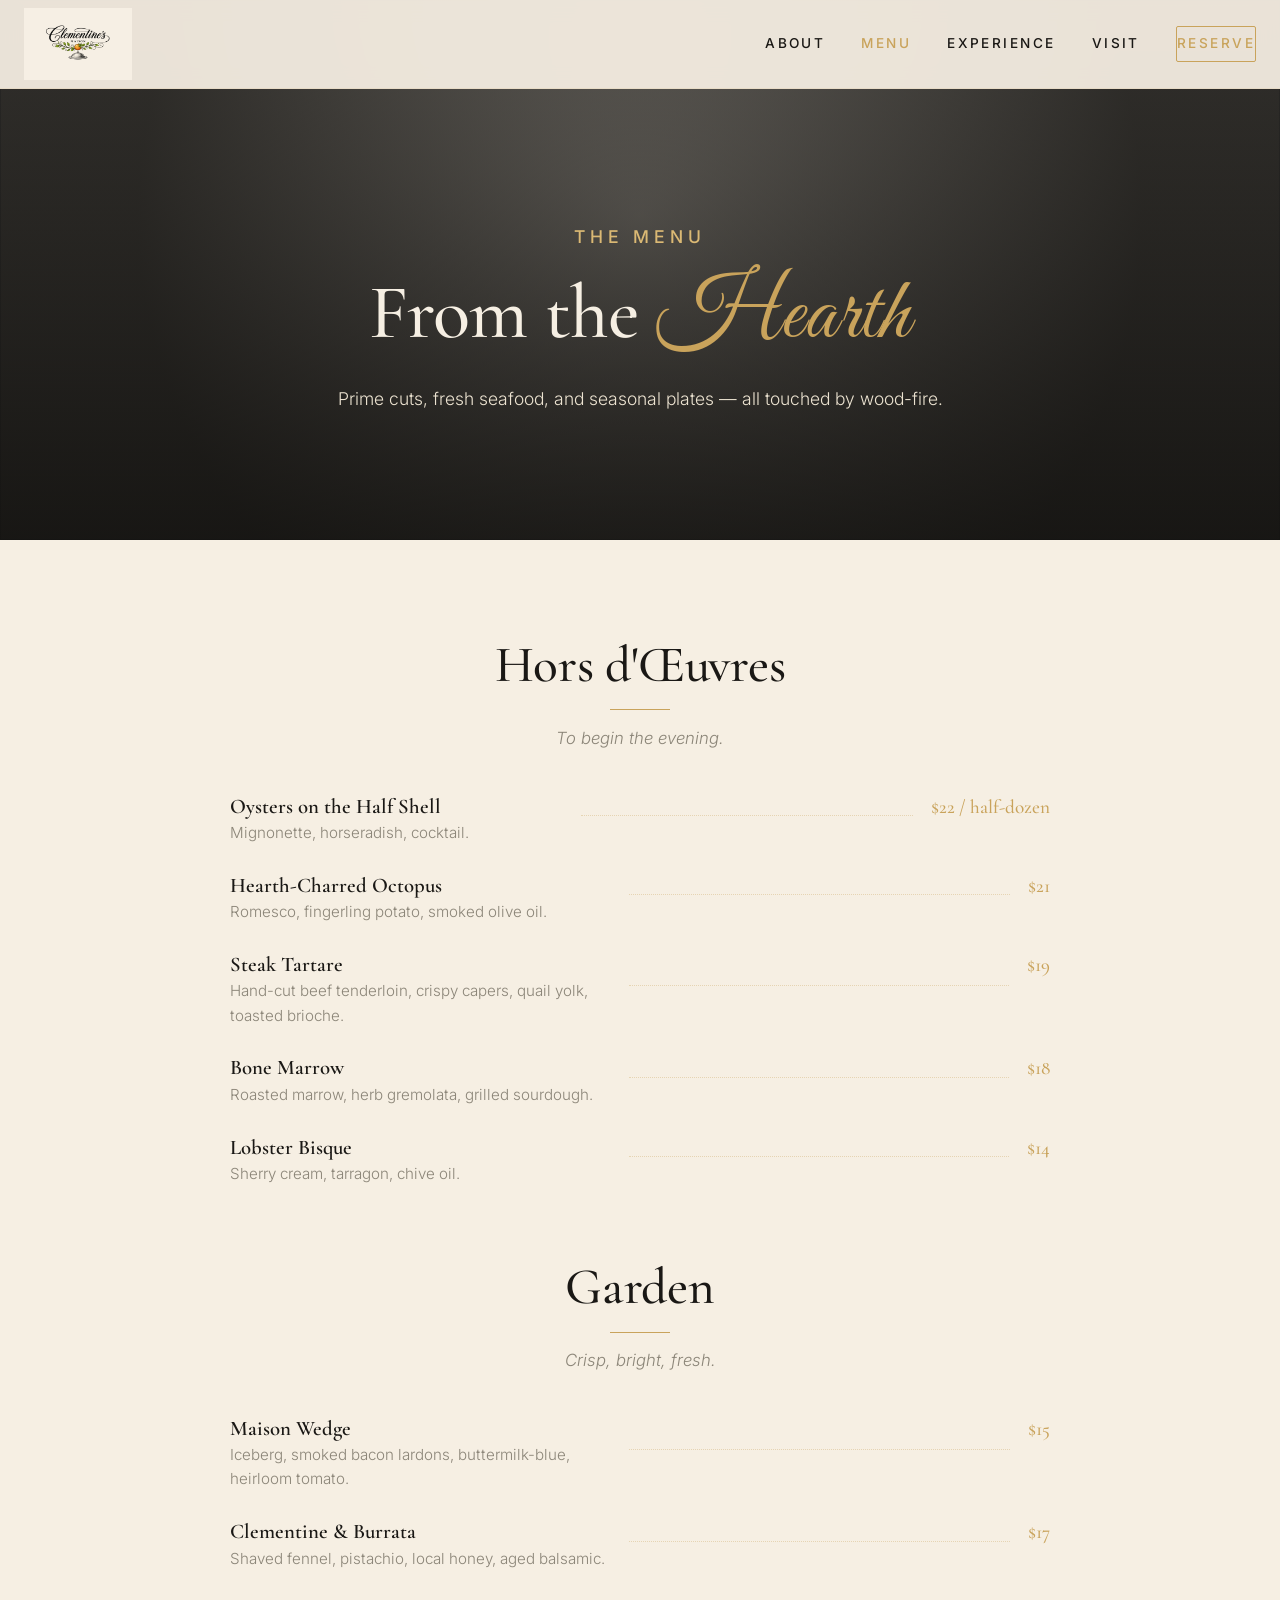
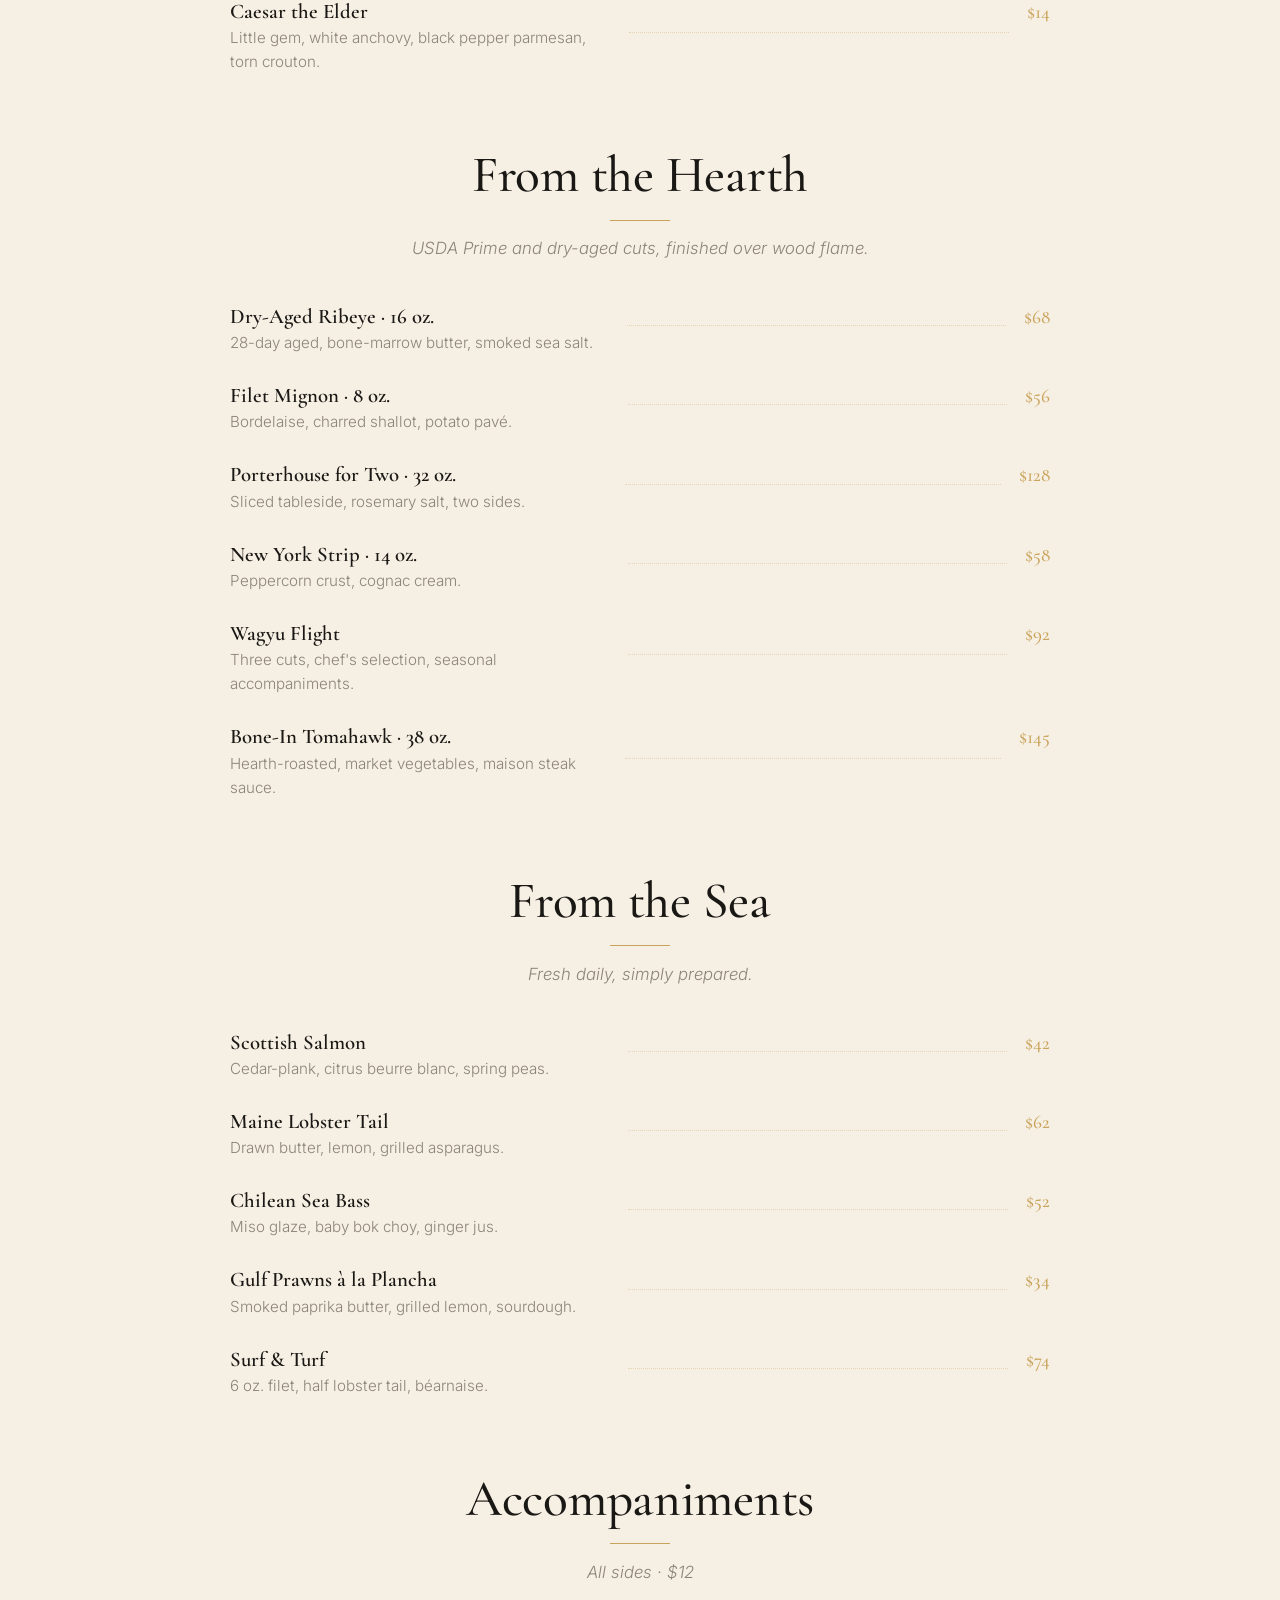
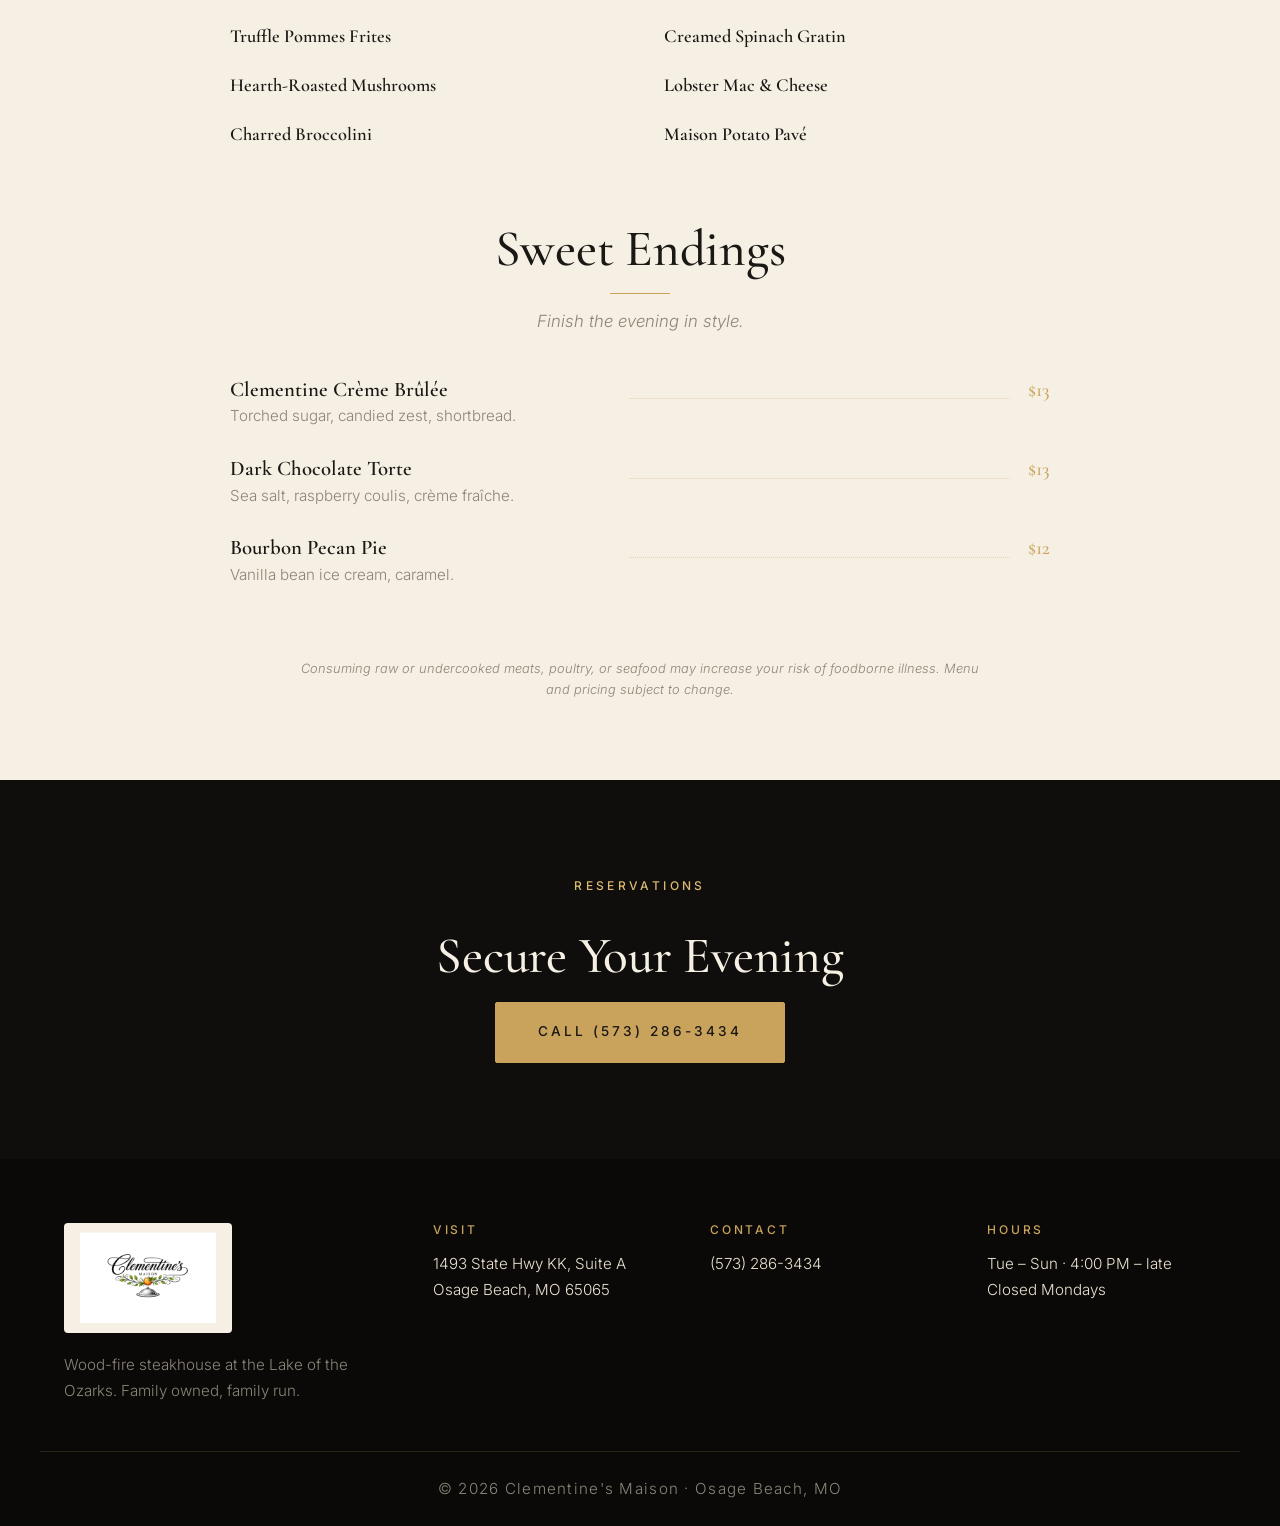
==== menu.html @ 4a3b6e29 "Initial commit: Clementine's Maison website" ====
<!DOCTYPE html>
<html lang="en">
<head>
<meta charset="UTF-8" />
<meta name="viewport" content="width=device-width, initial-scale=1.0" />
<title>Menu — Clementine's Maison</title>
<link rel="preconnect" href="https://fonts.googleapis.com" />
<link rel="preconnect" href="https://fonts.gstatic.com" crossorigin />
<link href="https://fonts.googleapis.com/css2?family=Cormorant+Garamond:wght@400;500;600;700&family=Great+Vibes&family=Inter:wght@300;400;500;600&display=swap" rel="stylesheet" />
<link rel="stylesheet" href="styles.css" />
</head>
<body>
<header class="site-header" id="siteHeader">
  <div class="nav-wrap">
    <a href="index.html" class="brand">
      <img src="assets/clementinesmaison_logo.jpg" alt="Clementine's Maison" class="brand-logo" />
    </a>
    <button class="nav-toggle" id="navToggle" aria-label="Toggle menu">
      <span></span><span></span><span></span>
    </button>
    <nav class="main-nav" id="mainNav">
      <a href="index.html#about">About</a>
      <a href="menu.html" class="active">Menu</a>
      <a href="index.html#experience">Experience</a>
      <a href="index.html#visit">Visit</a>
      <a href="index.html#reserve" class="btn btn-outline btn-sm">Reserve</a>
    </nav>
  </div>
</header>

<section class="page-hero">
  <div class="page-hero-media">
    <img src="https://images.pexels.com/photos/1854652/pexels-photo-1854652.jpeg?auto=compress&cs=tinysrgb&w=1920" alt="" />
    <div class="hero-overlay"></div>
  </div>
  <div class="page-hero-content">
    <p class="eyebrow light">The Menu</p>
    <h1>From the <span class="script">Hearth</span></h1>
    <p>Prime cuts, fresh seafood, and seasonal plates — all touched by wood-fire.</p>
  </div>
</section>

<section class="full-menu">
  <div class="container">

    <div class="menu-section">
      <div class="menu-section-head">
        <h2>Hors d'Œuvres</h2>
        <span class="rule"></span>
        <p>To begin the evening.</p>
      </div>
      <div class="menu-list">
        <div class="menu-row">
          <div class="menu-row-main"><h3>Oysters on the Half Shell</h3><p>Mignonette, horseradish, cocktail.</p></div>
          <span class="dots"></span><span class="price">$22 / half-dozen</span>
        </div>
        <div class="menu-row">
          <div class="menu-row-main"><h3>Hearth-Charred Octopus</h3><p>Romesco, fingerling potato, smoked olive oil.</p></div>
          <span class="dots"></span><span class="price">$21</span>
        </div>
        <div class="menu-row">
          <div class="menu-row-main"><h3>Steak Tartare</h3><p>Hand-cut beef tenderloin, crispy capers, quail yolk, toasted brioche.</p></div>
          <span class="dots"></span><span class="price">$19</span>
        </div>
        <div class="menu-row">
          <div class="menu-row-main"><h3>Bone Marrow</h3><p>Roasted marrow, herb gremolata, grilled sourdough.</p></div>
          <span class="dots"></span><span class="price">$18</span>
        </div>
        <div class="menu-row">
          <div class="menu-row-main"><h3>Lobster Bisque</h3><p>Sherry cream, tarragon, chive oil.</p></div>
          <span class="dots"></span><span class="price">$14</span>
        </div>
      </div>
    </div>

    <div class="menu-section">
      <div class="menu-section-head">
        <h2>Garden</h2>
        <span class="rule"></span>
        <p>Crisp, bright, fresh.</p>
      </div>
      <div class="menu-list">
        <div class="menu-row">
          <div class="menu-row-main"><h3>Maison Wedge</h3><p>Iceberg, smoked bacon lardons, buttermilk-blue, heirloom tomato.</p></div>
          <span class="dots"></span><span class="price">$15</span>
        </div>
        <div class="menu-row">
          <div class="menu-row-main"><h3>Clementine & Burrata</h3><p>Shaved fennel, pistachio, local honey, aged balsamic.</p></div>
          <span class="dots"></span><span class="price">$17</span>
        </div>
        <div class="menu-row">
          <div class="menu-row-main"><h3>Caesar the Elder</h3><p>Little gem, white anchovy, black pepper parmesan, torn crouton.</p></div>
          <span class="dots"></span><span class="price">$14</span>
        </div>
      </div>
    </div>

    <div class="menu-section">
      <div class="menu-section-head">
        <h2>From the Hearth</h2>
        <span class="rule"></span>
        <p>USDA Prime and dry-aged cuts, finished over wood flame.</p>
      </div>
      <div class="menu-list">
        <div class="menu-row">
          <div class="menu-row-main"><h3>Dry-Aged Ribeye · 16 oz.</h3><p>28-day aged, bone-marrow butter, smoked sea salt.</p></div>
          <span class="dots"></span><span class="price">$68</span>
        </div>
        <div class="menu-row">
          <div class="menu-row-main"><h3>Filet Mignon · 8 oz.</h3><p>Bordelaise, charred shallot, potato pavé.</p></div>
          <span class="dots"></span><span class="price">$56</span>
        </div>
        <div class="menu-row">
          <div class="menu-row-main"><h3>Porterhouse for Two · 32 oz.</h3><p>Sliced tableside, rosemary salt, two sides.</p></div>
          <span class="dots"></span><span class="price">$128</span>
        </div>
        <div class="menu-row">
          <div class="menu-row-main"><h3>New York Strip · 14 oz.</h3><p>Peppercorn crust, cognac cream.</p></div>
          <span class="dots"></span><span class="price">$58</span>
        </div>
        <div class="menu-row">
          <div class="menu-row-main"><h3>Wagyu Flight</h3><p>Three cuts, chef's selection, seasonal accompaniments.</p></div>
          <span class="dots"></span><span class="price">$92</span>
        </div>
        <div class="menu-row">
          <div class="menu-row-main"><h3>Bone-In Tomahawk · 38 oz.</h3><p>Hearth-roasted, market vegetables, maison steak sauce.</p></div>
          <span class="dots"></span><span class="price">$145</span>
        </div>
      </div>
    </div>

    <div class="menu-section">
      <div class="menu-section-head">
        <h2>From the Sea</h2>
        <span class="rule"></span>
        <p>Fresh daily, simply prepared.</p>
      </div>
      <div class="menu-list">
        <div class="menu-row">
          <div class="menu-row-main"><h3>Scottish Salmon</h3><p>Cedar-plank, citrus beurre blanc, spring peas.</p></div>
          <span class="dots"></span><span class="price">$42</span>
        </div>
        <div class="menu-row">
          <div class="menu-row-main"><h3>Maine Lobster Tail</h3><p>Drawn butter, lemon, grilled asparagus.</p></div>
          <span class="dots"></span><span class="price">$62</span>
        </div>
        <div class="menu-row">
          <div class="menu-row-main"><h3>Chilean Sea Bass</h3><p>Miso glaze, baby bok choy, ginger jus.</p></div>
          <span class="dots"></span><span class="price">$52</span>
        </div>
        <div class="menu-row">
          <div class="menu-row-main"><h3>Gulf Prawns à la Plancha</h3><p>Smoked paprika butter, grilled lemon, sourdough.</p></div>
          <span class="dots"></span><span class="price">$34</span>
        </div>
        <div class="menu-row">
          <div class="menu-row-main"><h3>Surf & Turf</h3><p>6 oz. filet, half lobster tail, béarnaise.</p></div>
          <span class="dots"></span><span class="price">$74</span>
        </div>
      </div>
    </div>

    <div class="menu-section">
      <div class="menu-section-head">
        <h2>Accompaniments</h2>
        <span class="rule"></span>
        <p>All sides · $12</p>
      </div>
      <div class="menu-list sides-list">
        <div class="menu-row"><div class="menu-row-main"><h3>Truffle Pommes Frites</h3></div></div>
        <div class="menu-row"><div class="menu-row-main"><h3>Creamed Spinach Gratin</h3></div></div>
        <div class="menu-row"><div class="menu-row-main"><h3>Hearth-Roasted Mushrooms</h3></div></div>
        <div class="menu-row"><div class="menu-row-main"><h3>Lobster Mac & Cheese</h3></div></div>
        <div class="menu-row"><div class="menu-row-main"><h3>Charred Broccolini</h3></div></div>
        <div class="menu-row"><div class="menu-row-main"><h3>Maison Potato Pavé</h3></div></div>
      </div>
    </div>

    <div class="menu-section">
      <div class="menu-section-head">
        <h2>Sweet Endings</h2>
        <span class="rule"></span>
        <p>Finish the evening in style.</p>
      </div>
      <div class="menu-list">
        <div class="menu-row">
          <div class="menu-row-main"><h3>Clementine Crème Brûlée</h3><p>Torched sugar, candied zest, shortbread.</p></div>
          <span class="dots"></span><span class="price">$13</span>
        </div>
        <div class="menu-row">
          <div class="menu-row-main"><h3>Dark Chocolate Torte</h3><p>Sea salt, raspberry coulis, crème fraîche.</p></div>
          <span class="dots"></span><span class="price">$13</span>
        </div>
        <div class="menu-row">
          <div class="menu-row-main"><h3>Bourbon Pecan Pie</h3><p>Vanilla bean ice cream, caramel.</p></div>
          <span class="dots"></span><span class="price">$12</span>
        </div>
      </div>
    </div>

    <p class="menu-disclaimer">Consuming raw or undercooked meats, poultry, or seafood may increase your risk of foodborne illness. Menu and pricing subject to change.</p>

  </div>
</section>

<section class="reserve">
  <div class="container reserve-inner">
    <p class="eyebrow light">Reservations</p>
    <h2>Secure Your Evening</h2>
    <a href="tel:+15732863434" class="btn btn-primary btn-lg">Call (573) 286-3434</a>
  </div>
</section>

<footer class="site-footer">
  <div class="container footer-grid">
    <div class="footer-brand">
      <img src="assets/clementinesmaison_logo.jpg" alt="Clementine's Maison" />
      <p>Wood-fire steakhouse at the Lake of the Ozarks. Family owned, family run.</p>
    </div>
    <div>
      <h4>Visit</h4>
      <p>1493 State Hwy KK, Suite A<br/>Osage Beach, MO 65065</p>
    </div>
    <div>
      <h4>Contact</h4>
      <p><a href="tel:+15732863434">(573) 286-3434</a></p>
    </div>
    <div>
      <h4>Hours</h4>
      <p>Tue – Sun · 4:00 PM – late<br/>Closed Mondays</p>
    </div>
  </div>
  <div class="footer-bottom">
    <p>© <span id="year"></span> Clementine's Maison · Osage Beach, MO</p>
  </div>
</footer>

<script src="script.js"></script>
</body>
</html>
---- styles.css ----
:root {
  --bg: #0f0e0c;
  --bg-2: #1a1815;
  --cream: #f6efe3;
  --cream-2: #ece3d1;
  --ink: #1a1815;
  --muted: #8b8578;
  --gold: #c9a35b;
  --gold-2: #dbb974;
  --orange: #e67a2b;
  --green: #3d5c3a;
  --rule: rgba(201, 163, 91, 0.35);
}

* { box-sizing: border-box; margin: 0; padding: 0; }

html { scroll-behavior: smooth; }

body {
  font-family: 'Inter', system-ui, -apple-system, sans-serif;
  color: var(--ink);
  background: var(--cream);
  line-height: 1.6;
  font-weight: 300;
  -webkit-font-smoothing: antialiased;
}

h1, h2, h3, h4 {
  font-family: 'Cormorant Garamond', Georgia, serif;
  font-weight: 500;
  line-height: 1.15;
  color: var(--ink);
}

h1 { font-size: clamp(2.6rem, 6vw, 5rem); letter-spacing: -0.01em; }
h2 { font-size: clamp(2rem, 4vw, 3.2rem); letter-spacing: -0.005em; }
h3 { font-size: 1.35rem; font-weight: 600; }

.script {
  font-family: 'Great Vibes', cursive;
  font-weight: 400;
  color: var(--gold);
  font-size: 1.15em;
  letter-spacing: 0.01em;
}

a { color: inherit; text-decoration: none; }

img { max-width: 100%; display: block; }

.container {
  max-width: 1200px;
  margin: 0 auto;
  padding: 0 1.5rem;
}

.eyebrow {
  font-family: 'Inter', sans-serif;
  font-size: 0.75rem;
  letter-spacing: 0.28em;
  text-transform: uppercase;
  color: var(--gold);
  font-weight: 500;
  margin-bottom: 1rem;
}
.eyebrow.light { color: var(--gold-2); }

/* ------- Header ------- */
.site-header {
  position: fixed;
  top: 0; left: 0; right: 0;
  z-index: 50;
  padding: 0.5rem 0;
  background: rgba(246, 239, 227, 0.94);
  backdrop-filter: blur(10px);
  -webkit-backdrop-filter: blur(10px);
  border-bottom: 1px solid rgba(201,163,91,0.14);
  transition: background 0.3s ease, padding 0.3s ease, box-shadow 0.3s ease;
}
.site-header.scrolled {
  background: rgba(246, 239, 227, 0.98);
  padding: 0.3rem 0;
  box-shadow: 0 2px 18px rgba(15,14,12,0.08);
}
.nav-wrap {
  max-width: 1300px;
  margin: 0 auto;
  padding: 0 1.5rem;
  display: flex;
  align-items: center;
  justify-content: space-between;
}
.brand-logo {
  height: 72px;
  transition: height 0.3s ease;
  mix-blend-mode: multiply;
}
.site-header.scrolled .brand-logo { height: 56px; }

.main-nav {
  display: flex;
  align-items: center;
  gap: 2.25rem;
}
.main-nav a {
  color: var(--ink);
  font-size: 0.85rem;
  letter-spacing: 0.18em;
  text-transform: uppercase;
  font-weight: 500;
  position: relative;
  padding: 0.4rem 0;
  transition: color 0.2s ease;
}
.main-nav a:not(.btn):hover { color: var(--gold); }
.main-nav a.active { color: var(--gold); }
.main-nav a:not(.btn)::after {
  content: "";
  position: absolute;
  bottom: 0;
  left: 50%;
  width: 0;
  height: 1px;
  background: var(--gold);
  transition: width 0.25s ease, left 0.25s ease;
}
.main-nav a:not(.btn):hover::after { width: 100%; left: 0; }
.main-nav .btn-outline {
  border-color: var(--gold);
  color: var(--gold);
}
.main-nav .btn-outline:hover { background: var(--gold); color: var(--ink); }

.nav-toggle {
  display: none;
  background: transparent;
  border: 0;
  width: 40px;
  height: 40px;
  flex-direction: column;
  justify-content: center;
  gap: 5px;
  cursor: pointer;
  padding: 0;
}
.nav-toggle span {
  display: block;
  height: 2px;
  background: var(--ink);
  border-radius: 2px;
  transition: transform 0.3s, opacity 0.3s;
}

/* ------- Buttons ------- */
.btn {
  display: inline-block;
  padding: 0.95rem 2rem;
  font-size: 0.78rem;
  letter-spacing: 0.22em;
  text-transform: uppercase;
  font-weight: 500;
  border-radius: 2px;
  transition: all 0.25s ease;
  cursor: pointer;
  border: 1px solid transparent;
  font-family: 'Inter', sans-serif;
}
.btn-primary {
  background: var(--gold);
  color: var(--ink);
  border-color: var(--gold);
}
.btn-primary:hover {
  background: var(--gold-2);
  border-color: var(--gold-2);
  transform: translateY(-1px);
}
.btn-outline {
  border: 1px solid var(--gold-2);
  color: var(--gold-2);
  background: transparent;
}
.btn-outline:hover { background: var(--gold-2); color: var(--ink); }
.btn-ghost {
  color: var(--cream);
  border: 1px solid rgba(246,239,227,0.4);
  background: transparent;
}
.btn-ghost:hover { border-color: var(--cream); background: rgba(255,255,255,0.08); }
.btn-sm { padding: 0.6rem 1.3rem; font-size: 0.72rem; }
.btn-lg { padding: 1.15rem 2.6rem; font-size: 0.85rem; }

/* ------- Hero ------- */
.hero {
  position: relative;
  min-height: 100vh;
  display: flex;
  align-items: center;
  justify-content: center;
  color: var(--cream);
  overflow: hidden;
}
.hero-media, .hero-media img {
  position: absolute; inset: 0;
  width: 100%; height: 100%;
  object-fit: cover;
}
.hero-overlay {
  position: absolute; inset: 0;
  background:
    radial-gradient(circle at 50% 40%, rgba(15,14,12,0.35), rgba(15,14,12,0.75) 70%),
    linear-gradient(180deg, rgba(15,14,12,0.4) 0%, rgba(15,14,12,0.85) 100%);
}
.hero-content {
  position: relative;
  z-index: 2;
  text-align: center;
  max-width: 820px;
  padding: 8rem 1.5rem 6rem;
}
.hero-content h1 { color: var(--cream); margin: 0.4rem 0 1.4rem; }
.hero-content .eyebrow { color: var(--gold-2); }
.hero-sub {
  font-size: 1.1rem;
  color: var(--cream-2);
  margin-bottom: 2.4rem;
  font-weight: 300;
  max-width: 560px;
  margin-inline: auto;
}
.hero-cta { display: flex; gap: 1rem; justify-content: center; flex-wrap: wrap; }
.hero-scroll {
  position: absolute;
  bottom: 2rem; left: 50%;
  transform: translateX(-50%);
  width: 1px; height: 48px;
  background: rgba(246,239,227,0.25);
  overflow: hidden;
}
.hero-scroll span {
  display: block; width: 1px; height: 20px;
  background: var(--gold-2);
  animation: scrollLine 2.2s ease-in-out infinite;
}
@keyframes scrollLine {
  0% { transform: translateY(-30px); }
  100% { transform: translateY(60px); }
}

/* ------- About ------- */
.about { padding: 7rem 0; background: var(--cream); }
.about-grid {
  display: grid;
  grid-template-columns: 1fr 1fr;
  gap: 5rem;
  align-items: center;
}
.about-image { position: relative; }
.about-image img {
  width: 100%;
  aspect-ratio: 4/5;
  object-fit: cover;
  border-radius: 2px;
}
.about-image-accent {
  position: absolute;
  top: 24px; left: 24px; right: -24px; bottom: -24px;
  border: 1px solid var(--gold);
  z-index: -1;
  border-radius: 2px;
}
.about-copy .lede { font-size: 1.15rem; color: var(--ink); margin: 1.2rem 0 1.2rem; font-weight: 400; }
.about-copy p { color: #463f33; }
.about-meta {
  display: flex;
  gap: 2.5rem;
  margin-top: 2.5rem;
  padding-top: 2rem;
  border-top: 1px solid var(--rule);
}
.about-meta > div { display: flex; flex-direction: column; gap: 0.25rem; }
.meta-num {
  font-family: 'Cormorant Garamond', serif;
  font-size: 1.9rem;
  color: var(--gold);
  font-weight: 600;
}
.meta-lbl {
  font-size: 0.72rem;
  letter-spacing: 0.2em;
  text-transform: uppercase;
  color: var(--muted);
}

/* ------- Feature strip ------- */
.feature-strip {
  background: var(--bg);
  color: var(--cream);
  display: grid;
  grid-template-columns: repeat(4, 1fr);
  padding: 2.2rem 1.5rem;
  gap: 1rem;
  text-align: center;
}
.feature-item { display: flex; align-items: center; justify-content: center; gap: 0.9rem; }
.feature-item span { font-size: 1.6rem; }
.feature-item p {
  font-size: 0.8rem;
  letter-spacing: 0.2em;
  text-transform: uppercase;
  color: var(--cream-2);
  margin: 0;
}

/* ------- Section head ------- */
.section-head { text-align: center; margin-bottom: 4rem; }
.section-head h2 { margin-bottom: 0.8rem; }
.section-sub { color: var(--muted); max-width: 560px; margin: 0 auto; }

/* ------- Menu preview ------- */
.menu { padding: 7rem 0; background: var(--cream-2); }
.menu-grid {
  display: grid;
  grid-template-columns: repeat(3, 1fr);
  gap: 2rem;
}
.menu-card {
  background: var(--cream);
  border-radius: 2px;
  overflow: hidden;
  transition: transform 0.3s ease, box-shadow 0.3s ease;
}
.menu-card:hover { transform: translateY(-4px); box-shadow: 0 18px 40px rgba(15,14,12,0.12); }
.menu-card-img { aspect-ratio: 4/3; overflow: hidden; }
.menu-card-img img {
  width: 100%; height: 100%; object-fit: cover;
  transition: transform 0.6s ease;
}
.menu-card:hover .menu-card-img img { transform: scale(1.06); }
.menu-card-body { padding: 1.6rem; }
.menu-card-head {
  display: flex;
  justify-content: space-between;
  align-items: baseline;
  gap: 1rem;
  margin-bottom: 0.6rem;
}
.menu-card-head h3 { font-family: 'Cormorant Garamond', serif; font-size: 1.4rem; font-weight: 600; }
.price { color: var(--gold); font-weight: 500; font-family: 'Cormorant Garamond', serif; font-size: 1.25rem; white-space: nowrap; }
.menu-card-body p { color: var(--muted); font-size: 0.95rem; }
.menu-cta { text-align: center; margin-top: 3.5rem; }

/* ------- Experience ------- */
.experience {
  position: relative;
  min-height: 520px;
  display: flex;
  align-items: center;
  color: var(--cream);
  overflow: hidden;
  padding: 6rem 0;
}
.experience-media, .experience-media img {
  position: absolute; inset: 0;
  width: 100%; height: 100%;
  object-fit: cover;
}
.experience-overlay {
  position: absolute; inset: 0;
  background: linear-gradient(90deg, rgba(15,14,12,0.88) 0%, rgba(15,14,12,0.55) 100%);
}
.experience-content { position: relative; z-index: 2; max-width: 600px; }
.experience-content h2 { color: var(--cream); margin-bottom: 1rem; }
.experience-content p { color: var(--cream-2); margin-bottom: 2rem; font-size: 1.05rem; }

/* ------- Gallery ------- */
.gallery { padding: 7rem 0; background: var(--cream); }
.gallery-grid {
  display: grid;
  grid-template-columns: repeat(3, 1fr);
  grid-auto-rows: 260px;
  gap: 0.6rem;
}
.gallery-grid img {
  width: 100%; height: 100%;
  object-fit: cover;
  transition: transform 0.5s ease, filter 0.3s ease;
  filter: saturate(0.9);
}
.gallery-grid img:hover { transform: scale(1.03); filter: saturate(1.1); }

/* ------- Visit ------- */
.visit { padding: 7rem 0; background: var(--cream-2); }
.visit-grid {
  display: grid;
  grid-template-columns: 1fr 1.2fr;
  gap: 4rem;
  align-items: stretch;
}
.visit-info { display: grid; gap: 1.6rem; margin-top: 1.6rem; }
.visit-info h4 {
  font-family: 'Inter', sans-serif;
  font-size: 0.75rem;
  text-transform: uppercase;
  letter-spacing: 0.24em;
  color: var(--gold);
  font-weight: 600;
  margin-bottom: 0.4rem;
}
.visit-info p { font-family: 'Cormorant Garamond', serif; font-size: 1.3rem; color: var(--ink); line-height: 1.5; }
.visit-info a:hover { color: var(--gold); }
.visit-map { min-height: 440px; border-radius: 2px; overflow: hidden; box-shadow: 0 10px 30px rgba(15,14,12,0.12); }
.visit-map iframe { width: 100%; height: 100%; border: 0; min-height: 440px; }

/* ------- Reserve CTA ------- */
.reserve {
  background: var(--bg);
  color: var(--cream);
  padding: 6rem 0;
  text-align: center;
}
.reserve-inner { max-width: 640px; margin: 0 auto; padding: 0 1.5rem; }
.reserve h2 { color: var(--cream); margin-bottom: 1rem; }
.reserve p { color: var(--cream-2); margin-bottom: 2rem; }

/* ------- Footer ------- */
.site-footer {
  background: #0a0908;
  color: var(--cream-2);
  padding: 4rem 0 1.5rem;
}
.footer-grid {
  display: grid;
  grid-template-columns: 1.4fr 1fr 1fr 1fr;
  gap: 3rem;
  padding-bottom: 3rem;
  border-bottom: 1px solid rgba(201,163,91,0.18);
}
.footer-brand img {
  height: 110px;
  width: auto;
  margin-bottom: 1.2rem;
  background: var(--cream);
  padding: 0.6rem 1rem;
  border-radius: 4px;
}
.footer-brand p { font-size: 0.95rem; color: var(--muted); max-width: 340px; }
.site-footer h4 {
  font-family: 'Inter', sans-serif;
  font-size: 0.75rem;
  letter-spacing: 0.24em;
  text-transform: uppercase;
  color: var(--gold);
  margin-bottom: 0.9rem;
}
.site-footer p { font-size: 0.95rem; line-height: 1.7; }
.site-footer a:hover { color: var(--gold-2); }
.footer-bottom {
  padding-top: 1.5rem;
  text-align: center;
  font-size: 0.8rem;
  color: var(--muted);
  letter-spacing: 0.1em;
}

/* ------- Page hero (menu) ------- */
.page-hero {
  position: relative;
  min-height: 60vh;
  display: flex;
  align-items: center;
  justify-content: center;
  text-align: center;
  color: var(--cream);
  overflow: hidden;
  padding-top: 6rem;
}
.page-hero-media, .page-hero-media img {
  position: absolute; inset: 0;
  width: 100%; height: 100%;
  object-fit: cover;
}
.page-hero-content {
  position: relative;
  z-index: 2;
  padding: 4rem 1.5rem;
  max-width: 780px;
}
.page-hero-content h1 { color: var(--cream); margin: 0.4rem 0 1rem; }
.page-hero-content p { color: var(--cream-2); font-size: 1.1rem; }

/* ------- Full menu ------- */
.full-menu { padding: 6rem 0 5rem; background: var(--cream); }
.menu-section { margin-bottom: 4.5rem; }
.menu-section-head { text-align: center; margin-bottom: 2.5rem; }
.menu-section-head h2 { display: inline-block; }
.menu-section-head .rule {
  display: block;
  width: 60px;
  height: 1px;
  background: var(--gold);
  margin: 0.9rem auto 0.9rem;
}
.menu-section-head p { color: var(--muted); font-style: italic; font-size: 1.05rem; }

.menu-list { max-width: 820px; margin: 0 auto; display: grid; gap: 1.6rem; }
.menu-row {
  display: flex;
  align-items: baseline;
  gap: 0.8rem;
}
.menu-row-main { flex: 1; min-width: 0; }
.menu-row h3 { font-family: 'Cormorant Garamond', serif; font-size: 1.3rem; font-weight: 600; margin-bottom: 0.15rem; }
.menu-row p { color: var(--muted); font-size: 0.95rem; }
.menu-row .dots {
  flex: 0 1 auto;
  min-width: 30px;
  flex-grow: 1;
  border-bottom: 1px dotted var(--rule);
  margin: 0 0.3rem;
  align-self: center;
  position: relative;
  top: -3px;
}
.menu-row .price {
  white-space: nowrap;
  font-family: 'Cormorant Garamond', serif;
  font-size: 1.2rem;
  color: var(--gold);
}
.sides-list {
  grid-template-columns: 1fr 1fr;
  display: grid;
  column-gap: 3rem;
}
.sides-list .menu-row h3 { font-size: 1.15rem; }

.menu-disclaimer {
  text-align: center;
  color: var(--muted);
  font-size: 0.8rem;
  font-style: italic;
  margin-top: 3rem;
  max-width: 680px;
  margin-left: auto;
  margin-right: auto;
}

/* ------- Responsive ------- */
@media (max-width: 900px) {
  .about-grid, .visit-grid { grid-template-columns: 1fr; gap: 3rem; }
  .about-image-accent { display: none; }
  .menu-grid { grid-template-columns: 1fr; gap: 1.5rem; }
  .gallery-grid { grid-template-columns: 1fr 1fr; grid-auto-rows: 220px; }
  .feature-strip { grid-template-columns: 1fr 1fr; gap: 1.4rem; }
  .footer-grid { grid-template-columns: 1fr 1fr; gap: 2.2rem; }
  .sides-list { grid-template-columns: 1fr; }

  .nav-toggle { display: flex; }
  .main-nav {
    position: fixed;
    top: 0; right: 0;
    height: 100vh;
    width: min(320px, 85vw);
    background: var(--bg);
    flex-direction: column;
    align-items: flex-start;
    gap: 1.2rem;
    padding: 6rem 2rem 2rem;
    transform: translateX(100%);
    transition: transform 0.35s ease;
    box-shadow: -10px 0 40px rgba(0,0,0,0.4);
  }
  .main-nav.open { transform: translateX(0); }
  .nav-toggle.open span:nth-child(1) { transform: translateY(7px) rotate(45deg); }
  .nav-toggle.open span:nth-child(2) { opacity: 0; }
  .nav-toggle.open span:nth-child(3) { transform: translateY(-7px) rotate(-45deg); }

  .hero-content { padding: 7rem 1.5rem 5rem; }
  .about, .menu, .gallery, .visit, .full-menu { padding: 4.5rem 0; }
  .about-meta { gap: 1.4rem; flex-wrap: wrap; }
}

@media (max-width: 520px) {
  .footer-grid { grid-template-columns: 1fr; }
  .gallery-grid { grid-template-columns: 1fr; grid-auto-rows: 240px; }
  .feature-strip { grid-template-columns: 1fr; }
  h1 { font-size: 2.4rem; }
  .hero-cta .btn { width: 100%; text-align: center; }
}
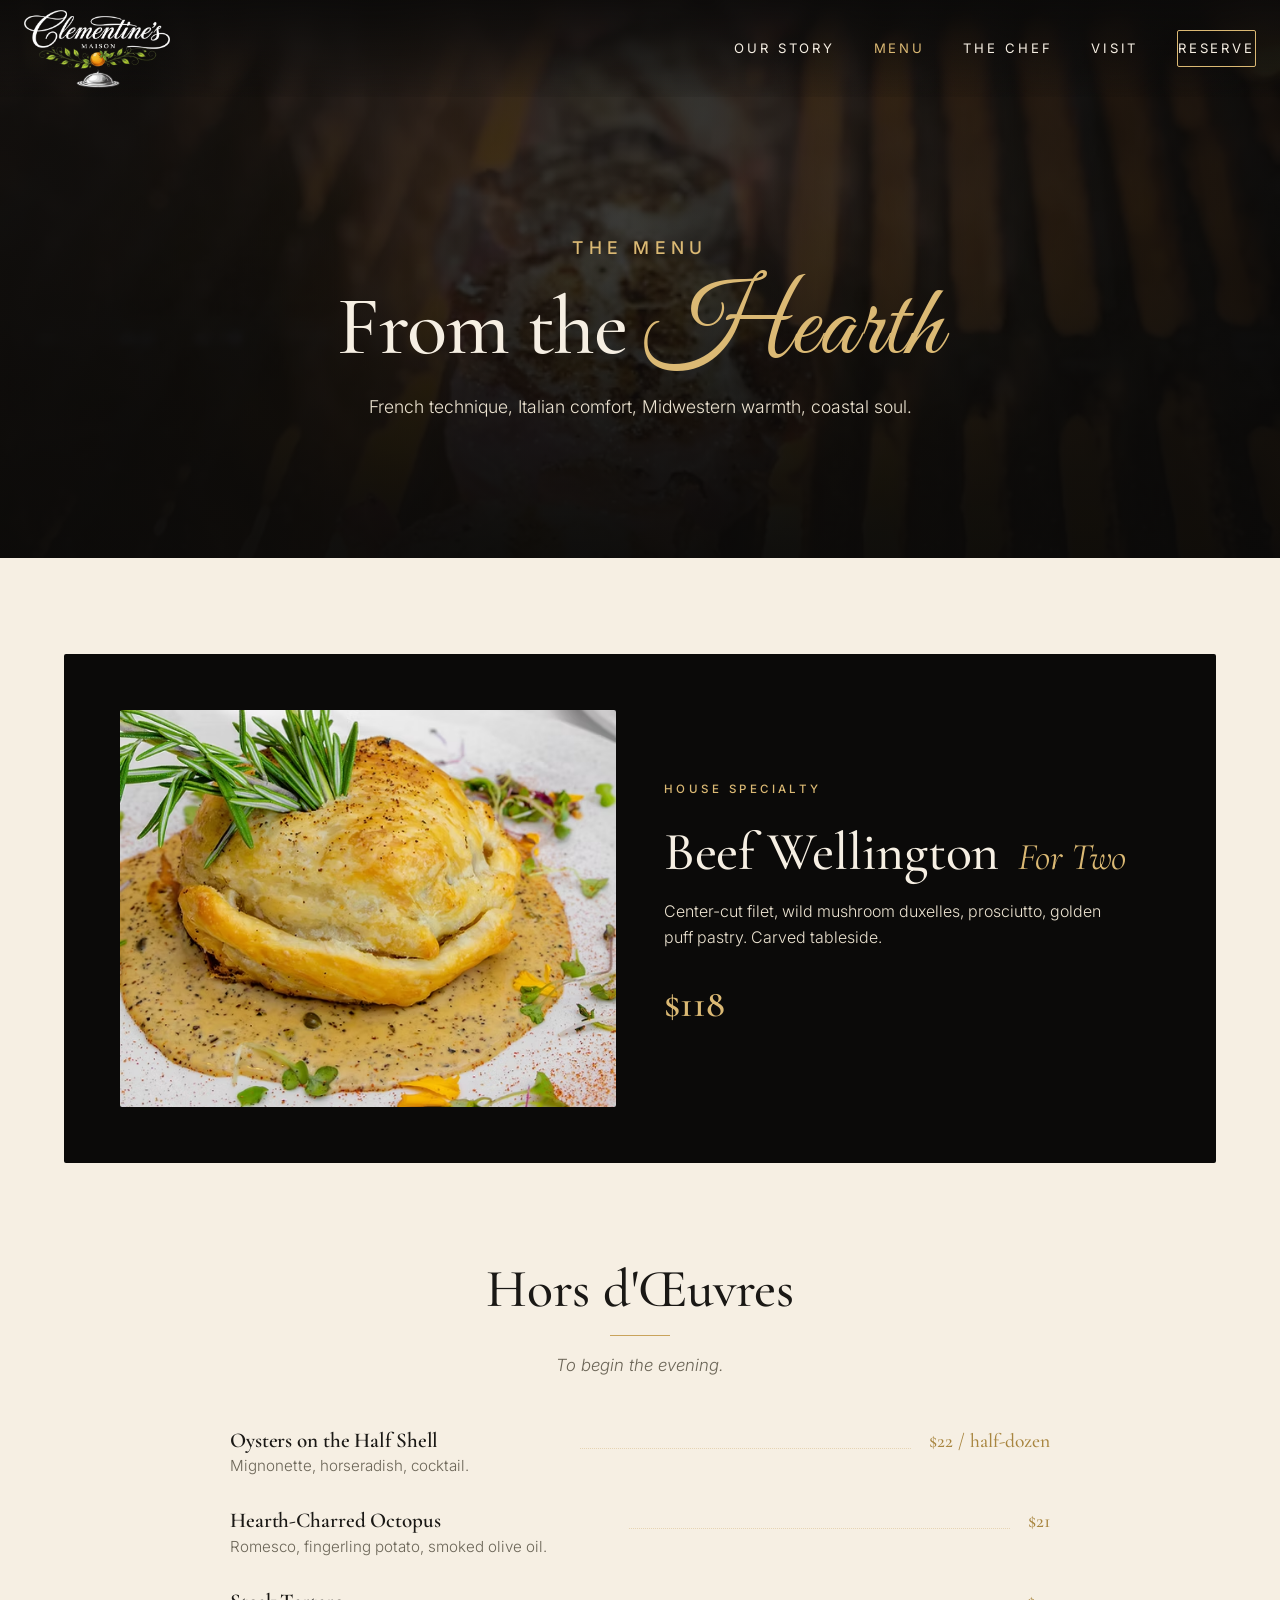
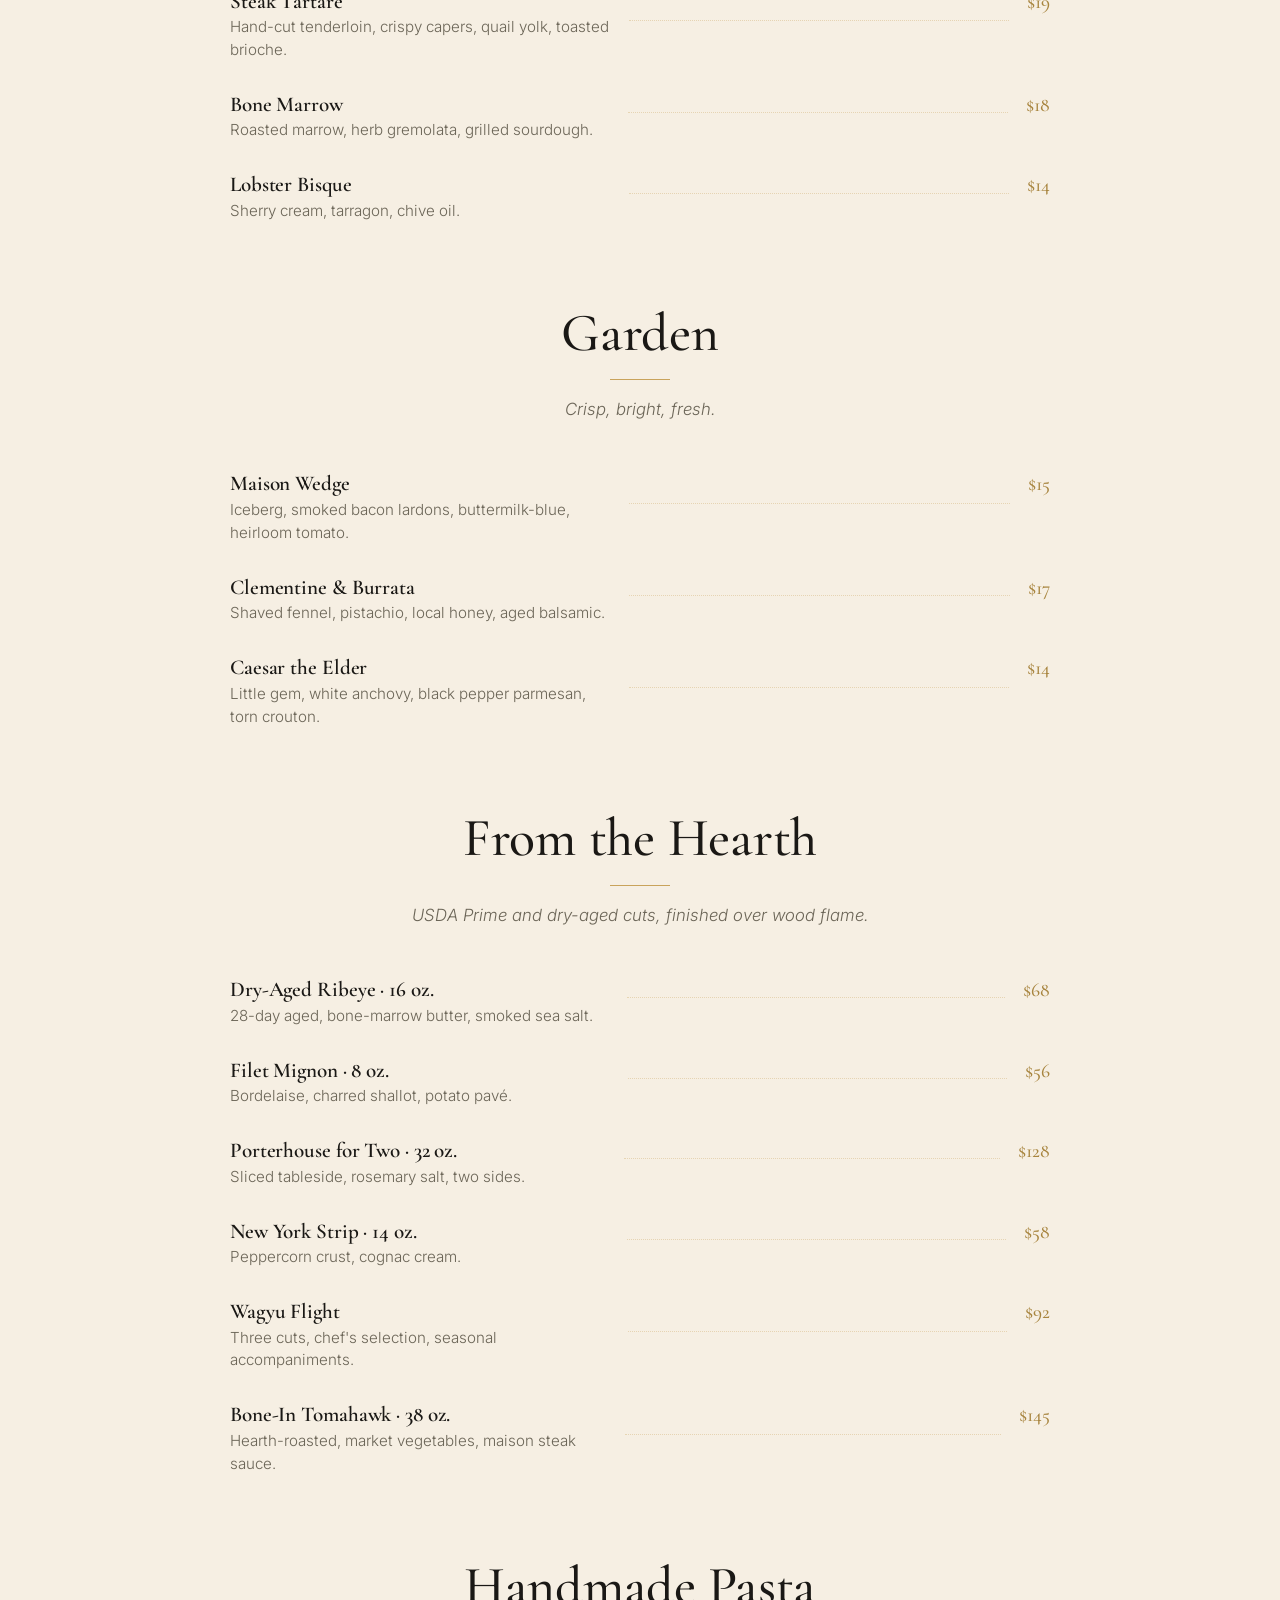
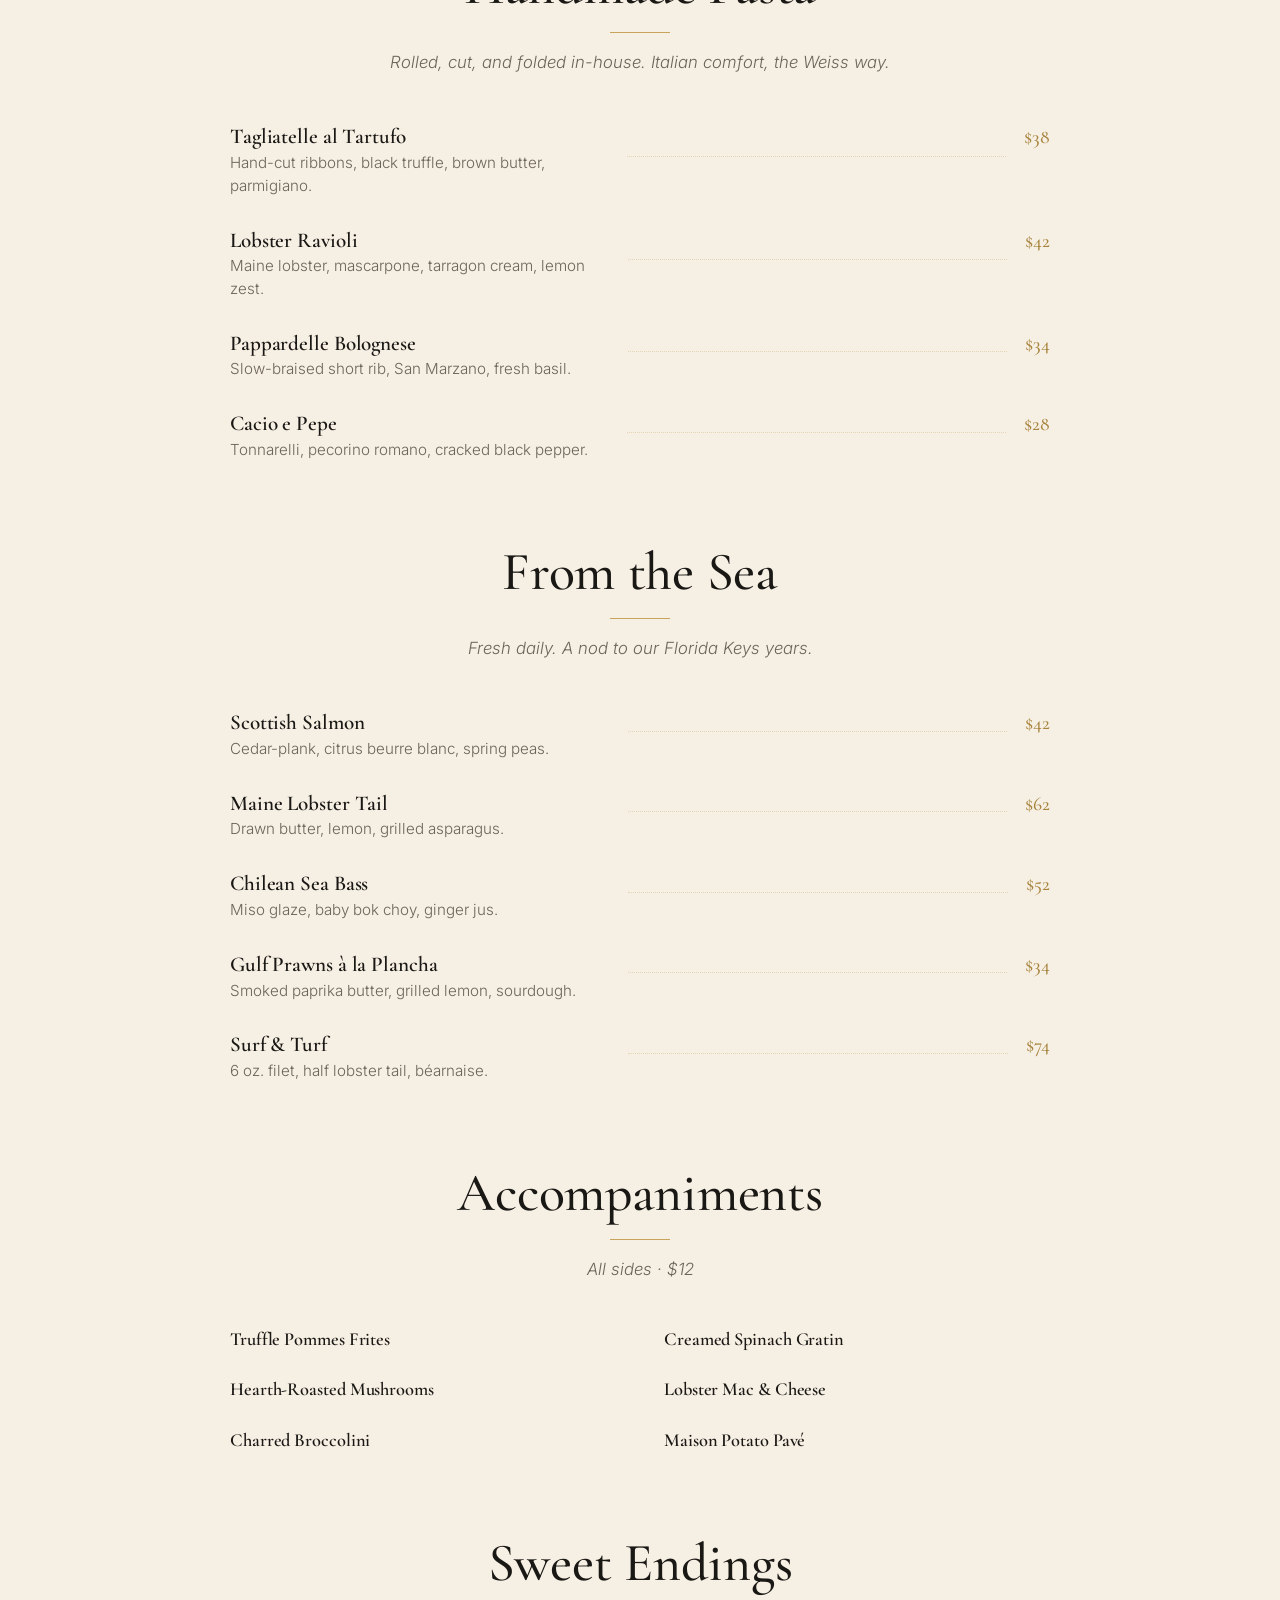
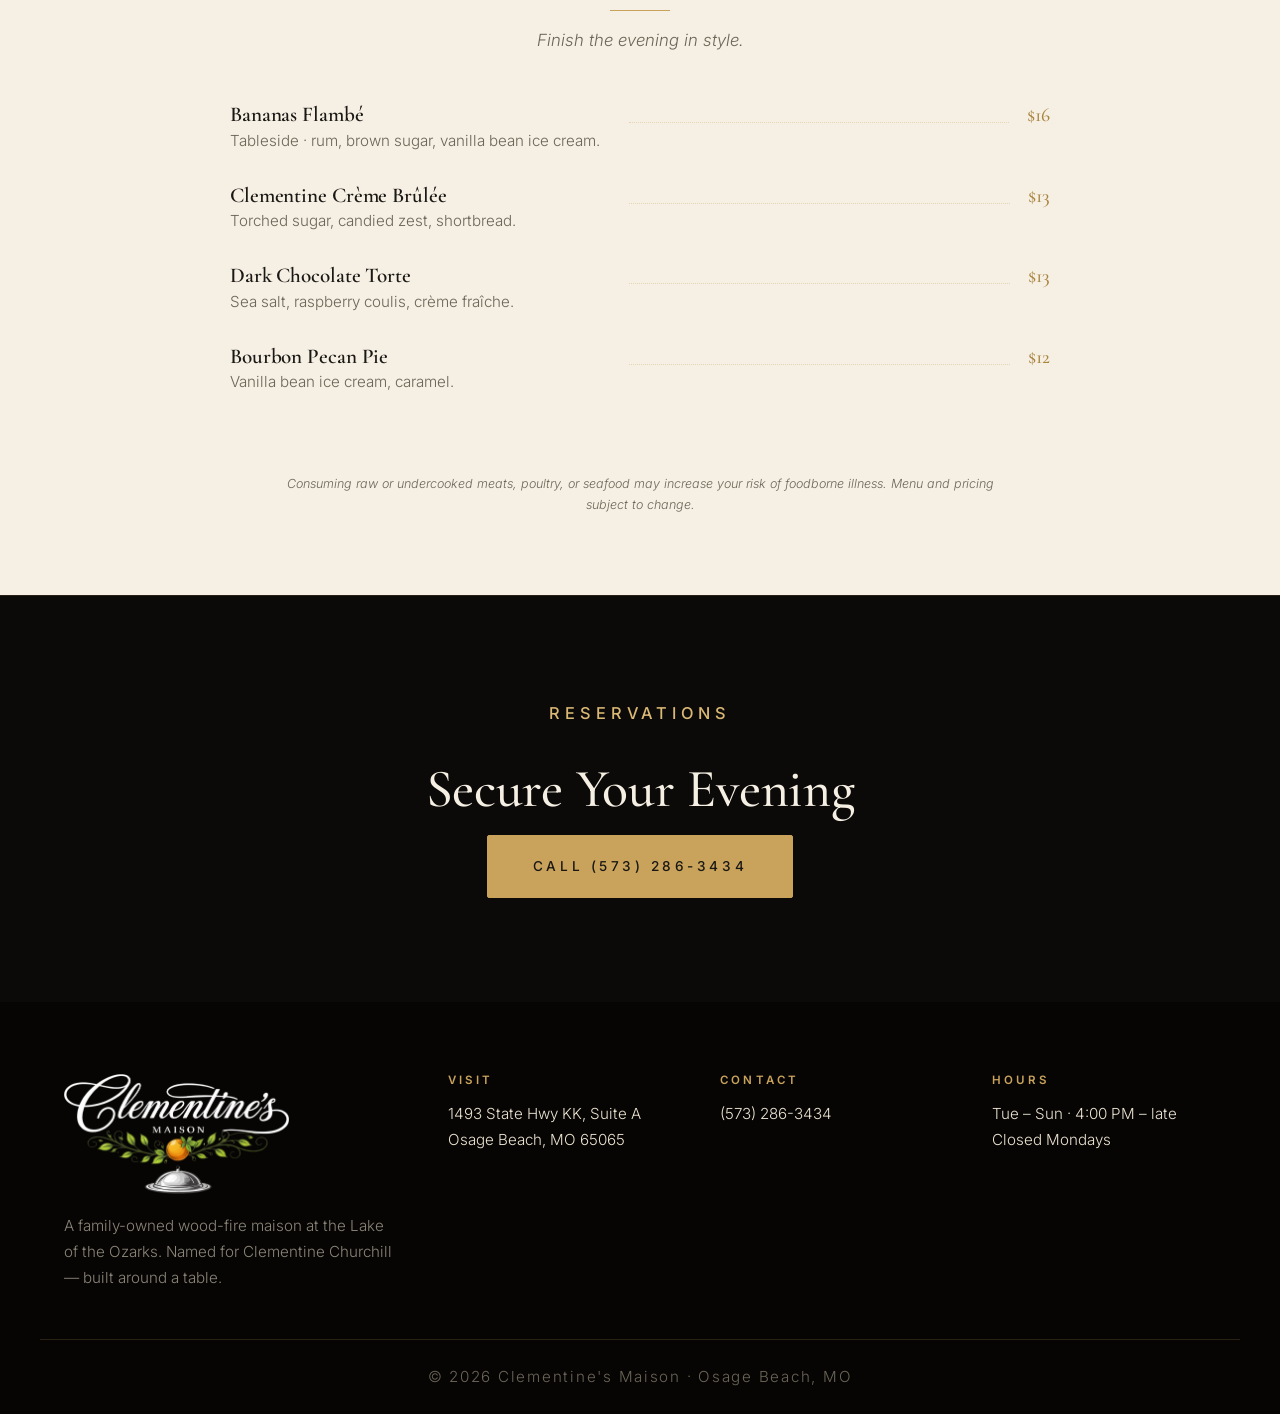
==== commit 89513a81: "Redesign: story-led editorial layout with Weiss family heritage and signature Wellington" ====
--- a/menu.html
+++ b/menu.html
@@ -6,22 +6,22 @@
 <title>Menu — Clementine's Maison</title>
 <link rel="preconnect" href="https://fonts.googleapis.com" />
 <link rel="preconnect" href="https://fonts.gstatic.com" crossorigin />
-<link href="https://fonts.googleapis.com/css2?family=Cormorant+Garamond:wght@400;500;600;700&family=Great+Vibes&family=Inter:wght@300;400;500;600&display=swap" rel="stylesheet" />
+<link href="https://fonts.googleapis.com/css2?family=Cormorant+Garamond:ital,wght@0,400;0,500;0,600;0,700;1,400&family=Great+Vibes&family=Inter:wght@300;400;500;600&display=swap" rel="stylesheet" />
 <link rel="stylesheet" href="styles.css" />
 </head>
 <body>
 <header class="site-header" id="siteHeader">
   <div class="nav-wrap">
     <a href="index.html" class="brand">
-      <img src="assets/clementinesmaison_logo.jpg" alt="Clementine's Maison" class="brand-logo" />
+      <img src="assets/clementines_logo_nobg.png" alt="Clementine's Maison" class="brand-logo" />
     </a>
     <button class="nav-toggle" id="navToggle" aria-label="Toggle menu">
       <span></span><span></span><span></span>
     </button>
     <nav class="main-nav" id="mainNav">
-      <a href="index.html#about">About</a>
+      <a href="index.html#story">Our Story</a>
       <a href="menu.html" class="active">Menu</a>
-      <a href="index.html#experience">Experience</a>
+      <a href="index.html#chef">The Chef</a>
       <a href="index.html#visit">Visit</a>
       <a href="index.html#reserve" class="btn btn-outline btn-sm">Reserve</a>
     </nav>
@@ -30,19 +30,31 @@
 
 <section class="page-hero">
   <div class="page-hero-media">
-    <img src="https://images.pexels.com/photos/1854652/pexels-photo-1854652.jpeg?auto=compress&cs=tinysrgb&w=1920" alt="" />
+    <img src="assets/steaks_grill.avif" alt="" />
     <div class="hero-overlay"></div>
   </div>
   <div class="page-hero-content">
     <p class="eyebrow light">The Menu</p>
     <h1>From the <span class="script">Hearth</span></h1>
-    <p>Prime cuts, fresh seafood, and seasonal plates — all touched by wood-fire.</p>
+    <p>French technique, Italian comfort, Midwestern warmth, coastal soul.</p>
   </div>
 </section>
 
 <section class="full-menu">
   <div class="container">
 
+    <div class="menu-section signature-callout">
+      <div class="signature-callout-img">
+        <img src="assets/beef_wellington.avif" alt="Beef Wellington" />
+      </div>
+      <div class="signature-callout-body">
+        <p class="eyebrow">House Specialty</p>
+        <h2>Beef Wellington <span class="for-two">For Two</span></h2>
+        <p>Center-cut filet, wild mushroom duxelles, prosciutto, golden puff pastry. Carved tableside.</p>
+        <span class="price-lg">$118</span>
+      </div>
+    </div>
+
     <div class="menu-section">
       <div class="menu-section-head">
         <h2>Hors d'Œuvres</h2>
@@ -59,7 +71,7 @@
           <span class="dots"></span><span class="price">$21</span>
         </div>
         <div class="menu-row">
-          <div class="menu-row-main"><h3>Steak Tartare</h3><p>Hand-cut beef tenderloin, crispy capers, quail yolk, toasted brioche.</p></div>
+          <div class="menu-row-main"><h3>Steak Tartare</h3><p>Hand-cut tenderloin, crispy capers, quail yolk, toasted brioche.</p></div>
           <span class="dots"></span><span class="price">$19</span>
         </div>
         <div class="menu-row">
@@ -131,9 +143,35 @@
 
     <div class="menu-section">
       <div class="menu-section-head">
+        <h2>Handmade Pasta</h2>
+        <span class="rule"></span>
+        <p>Rolled, cut, and folded in-house. Italian comfort, the Weiss way.</p>
+      </div>
+      <div class="menu-list">
+        <div class="menu-row">
+          <div class="menu-row-main"><h3>Tagliatelle al Tartufo</h3><p>Hand-cut ribbons, black truffle, brown butter, parmigiano.</p></div>
+          <span class="dots"></span><span class="price">$38</span>
+        </div>
+        <div class="menu-row">
+          <div class="menu-row-main"><h3>Lobster Ravioli</h3><p>Maine lobster, mascarpone, tarragon cream, lemon zest.</p></div>
+          <span class="dots"></span><span class="price">$42</span>
+        </div>
+        <div class="menu-row">
+          <div class="menu-row-main"><h3>Pappardelle Bolognese</h3><p>Slow-braised short rib, San Marzano, fresh basil.</p></div>
+          <span class="dots"></span><span class="price">$34</span>
+        </div>
+        <div class="menu-row">
+          <div class="menu-row-main"><h3>Cacio e Pepe</h3><p>Tonnarelli, pecorino romano, cracked black pepper.</p></div>
+          <span class="dots"></span><span class="price">$28</span>
+        </div>
+      </div>
+    </div>
+
+    <div class="menu-section">
+      <div class="menu-section-head">
         <h2>From the Sea</h2>
         <span class="rule"></span>
-        <p>Fresh daily, simply prepared.</p>
+        <p>Fresh daily. A nod to our Florida Keys years.</p>
       </div>
       <div class="menu-list">
         <div class="menu-row">
@@ -183,6 +221,10 @@
       </div>
       <div class="menu-list">
         <div class="menu-row">
+          <div class="menu-row-main"><h3>Bananas Flambé</h3><p>Tableside · rum, brown sugar, vanilla bean ice cream.</p></div>
+          <span class="dots"></span><span class="price">$16</span>
+        </div>
+        <div class="menu-row">
           <div class="menu-row-main"><h3>Clementine Crème Brûlée</h3><p>Torched sugar, candied zest, shortbread.</p></div>
           <span class="dots"></span><span class="price">$13</span>
         </div>
@@ -213,8 +255,8 @@
 <footer class="site-footer">
   <div class="container footer-grid">
     <div class="footer-brand">
-      <img src="assets/clementinesmaison_logo.jpg" alt="Clementine's Maison" />
-      <p>Wood-fire steakhouse at the Lake of the Ozarks. Family owned, family run.</p>
+      <img src="assets/clementines_logo_nobg.png" alt="Clementine's Maison" />
+      <p>A family-owned wood-fire maison at the Lake of the Ozarks. Named for Clementine Churchill — built around a table.</p>
     </div>
     <div>
       <h4>Visit</h4>
--- a/styles.css
+++ b/styles.css
@@ -1,12 +1,17 @@
 :root {
-  --bg: #0f0e0c;
-  --bg-2: #1a1815;
+  --bg: #0b0a09;
+  --bg-2: #15130f;
+  --bg-3: #1d1a15;
   --cream: #f6efe3;
   --cream-2: #ece3d1;
+  --paper: #f1ead8;
   --ink: #1a1815;
+  --ink-2: #2a2520;
   --muted: #8b8578;
+  --muted-2: #6b6557;
   --gold: #c9a35b;
   --gold-2: #dbb974;
+  --gold-3: #a8853f;
   --orange: #e67a2b;
   --green: #3d5c3a;
   --rule: rgba(201, 163, 91, 0.35);
@@ -20,48 +25,46 @@
   font-family: 'Inter', system-ui, -apple-system, sans-serif;
   color: var(--ink);
   background: var(--cream);
-  line-height: 1.6;
+  line-height: 1.65;
   font-weight: 300;
   -webkit-font-smoothing: antialiased;
+  -moz-osx-font-smoothing: grayscale;
 }
 
 h1, h2, h3, h4 {
   font-family: 'Cormorant Garamond', Georgia, serif;
   font-weight: 500;
-  line-height: 1.15;
+  line-height: 1.12;
   color: var(--ink);
-}
-
-h1 { font-size: clamp(2.6rem, 6vw, 5rem); letter-spacing: -0.01em; }
-h2 { font-size: clamp(2rem, 4vw, 3.2rem); letter-spacing: -0.005em; }
+  letter-spacing: -0.005em;
+}
+
+h1 { font-size: clamp(2.8rem, 6.5vw, 5.6rem); letter-spacing: -0.015em; font-weight: 500; }
+h2 { font-size: clamp(2.1rem, 4.2vw, 3.4rem); }
 h3 { font-size: 1.35rem; font-weight: 600; }
 
 .script {
   font-family: 'Great Vibes', cursive;
   font-weight: 400;
-  color: var(--gold);
-  font-size: 1.15em;
+  color: var(--gold-2);
+  font-size: 1.25em;
   letter-spacing: 0.01em;
+  line-height: 0.9;
 }
 
 a { color: inherit; text-decoration: none; }
-
 img { max-width: 100%; display: block; }
 
-.container {
-  max-width: 1200px;
-  margin: 0 auto;
-  padding: 0 1.5rem;
-}
+.container { max-width: 1200px; margin: 0 auto; padding: 0 1.5rem; }
 
 .eyebrow {
   font-family: 'Inter', sans-serif;
-  font-size: 0.75rem;
-  letter-spacing: 0.28em;
+  font-size: 0.72rem;
+  letter-spacing: 0.3em;
   text-transform: uppercase;
   color: var(--gold);
   font-weight: 500;
-  margin-bottom: 1rem;
+  margin-bottom: 1.1rem;
 }
 .eyebrow.light { color: var(--gold-2); }
 
@@ -70,20 +73,20 @@
   position: fixed;
   top: 0; left: 0; right: 0;
   z-index: 50;
-  padding: 0.5rem 0;
-  background: rgba(246, 239, 227, 0.94);
+  padding: 0.6rem 0;
+  background: linear-gradient(to bottom, rgba(11,10,9,0.85), rgba(11,10,9,0.1));
+  transition: background 0.35s ease, padding 0.3s ease, box-shadow 0.3s ease;
+}
+.site-header.scrolled {
+  background: rgba(11,10,9,0.96);
   backdrop-filter: blur(10px);
   -webkit-backdrop-filter: blur(10px);
-  border-bottom: 1px solid rgba(201,163,91,0.14);
-  transition: background 0.3s ease, padding 0.3s ease, box-shadow 0.3s ease;
-}
-.site-header.scrolled {
-  background: rgba(246, 239, 227, 0.98);
   padding: 0.3rem 0;
-  box-shadow: 0 2px 18px rgba(15,14,12,0.08);
+  box-shadow: 0 2px 20px rgba(0,0,0,0.45);
+  border-bottom: 1px solid rgba(201,163,91,0.12);
 }
 .nav-wrap {
-  max-width: 1300px;
+  max-width: 1320px;
   margin: 0 auto;
   padding: 0 1.5rem;
   display: flex;
@@ -91,52 +94,44 @@
   justify-content: space-between;
 }
 .brand-logo {
-  height: 72px;
+  height: 78px;
+  width: auto;
   transition: height 0.3s ease;
-  mix-blend-mode: multiply;
-}
-.site-header.scrolled .brand-logo { height: 56px; }
+}
+.site-header.scrolled .brand-logo { height: 58px; }
 
 .main-nav {
   display: flex;
   align-items: center;
-  gap: 2.25rem;
+  gap: 2.4rem;
 }
 .main-nav a {
-  color: var(--ink);
-  font-size: 0.85rem;
-  letter-spacing: 0.18em;
-  text-transform: uppercase;
-  font-weight: 500;
+  color: var(--cream);
+  font-size: 0.82rem;
+  letter-spacing: 0.22em;
+  text-transform: uppercase;
+  font-weight: 400;
   position: relative;
   padding: 0.4rem 0;
   transition: color 0.2s ease;
 }
-.main-nav a:not(.btn):hover { color: var(--gold); }
-.main-nav a.active { color: var(--gold); }
+.main-nav a:not(.btn):hover { color: var(--gold-2); }
+.main-nav a.active { color: var(--gold-2); }
 .main-nav a:not(.btn)::after {
   content: "";
   position: absolute;
-  bottom: 0;
-  left: 50%;
-  width: 0;
-  height: 1px;
-  background: var(--gold);
-  transition: width 0.25s ease, left 0.25s ease;
+  bottom: 0; left: 50%;
+  width: 0; height: 1px;
+  background: var(--gold-2);
+  transition: width 0.3s ease, left 0.3s ease;
 }
 .main-nav a:not(.btn):hover::after { width: 100%; left: 0; }
-.main-nav .btn-outline {
-  border-color: var(--gold);
-  color: var(--gold);
-}
-.main-nav .btn-outline:hover { background: var(--gold); color: var(--ink); }
 
 .nav-toggle {
   display: none;
   background: transparent;
   border: 0;
-  width: 40px;
-  height: 40px;
+  width: 40px; height: 40px;
   flex-direction: column;
   justify-content: center;
   gap: 5px;
@@ -146,7 +141,7 @@
 .nav-toggle span {
   display: block;
   height: 2px;
-  background: var(--ink);
+  background: var(--cream);
   border-radius: 2px;
   transition: transform 0.3s, opacity 0.3s;
 }
@@ -154,9 +149,9 @@
 /* ------- Buttons ------- */
 .btn {
   display: inline-block;
-  padding: 0.95rem 2rem;
-  font-size: 0.78rem;
-  letter-spacing: 0.22em;
+  padding: 0.95rem 2.1rem;
+  font-size: 0.76rem;
+  letter-spacing: 0.26em;
   text-transform: uppercase;
   font-weight: 500;
   border-radius: 2px;
@@ -167,28 +162,43 @@
 }
 .btn-primary {
   background: var(--gold);
-  color: var(--ink);
+  color: #1a1815;
   border-color: var(--gold);
 }
 .btn-primary:hover {
   background: var(--gold-2);
   border-color: var(--gold-2);
   transform: translateY(-1px);
+  box-shadow: 0 8px 24px rgba(201,163,91,0.25);
 }
 .btn-outline {
   border: 1px solid var(--gold-2);
   color: var(--gold-2);
   background: transparent;
 }
-.btn-outline:hover { background: var(--gold-2); color: var(--ink); }
+.btn-outline:hover { background: var(--gold-2); color: #1a1815; }
 .btn-ghost {
   color: var(--cream);
   border: 1px solid rgba(246,239,227,0.4);
   background: transparent;
 }
 .btn-ghost:hover { border-color: var(--cream); background: rgba(255,255,255,0.08); }
-.btn-sm { padding: 0.6rem 1.3rem; font-size: 0.72rem; }
-.btn-lg { padding: 1.15rem 2.6rem; font-size: 0.85rem; }
+.btn-sm { padding: 0.6rem 1.3rem; font-size: 0.7rem; }
+.btn-lg { padding: 1.2rem 2.8rem; font-size: 0.85rem; }
+
+.link-arrow {
+  display: inline-block;
+  color: var(--gold);
+  font-size: 0.78rem;
+  letter-spacing: 0.24em;
+  text-transform: uppercase;
+  font-weight: 500;
+  padding-bottom: 4px;
+  border-bottom: 1px solid var(--gold);
+  margin-top: 1.4rem;
+  transition: color 0.2s ease, border-color 0.2s ease, transform 0.2s ease;
+}
+.link-arrow:hover { color: var(--gold-2); border-color: var(--gold-2); transform: translateX(4px); }
 
 /* ------- Hero ------- */
 .hero {
@@ -205,28 +215,38 @@
   width: 100%; height: 100%;
   object-fit: cover;
 }
+.hero-media img { animation: heroZoom 18s ease-out forwards; }
+@keyframes heroZoom {
+  from { transform: scale(1.08); }
+  to { transform: scale(1); }
+}
 .hero-overlay {
   position: absolute; inset: 0;
   background:
-    radial-gradient(circle at 50% 40%, rgba(15,14,12,0.35), rgba(15,14,12,0.75) 70%),
-    linear-gradient(180deg, rgba(15,14,12,0.4) 0%, rgba(15,14,12,0.85) 100%);
+    radial-gradient(ellipse at 50% 45%, rgba(11,10,9,0.25), rgba(11,10,9,0.78) 70%),
+    linear-gradient(180deg, rgba(11,10,9,0.5) 0%, rgba(11,10,9,0.9) 100%);
 }
 .hero-content {
   position: relative;
   z-index: 2;
   text-align: center;
-  max-width: 820px;
-  padding: 8rem 1.5rem 6rem;
-}
-.hero-content h1 { color: var(--cream); margin: 0.4rem 0 1.4rem; }
+  max-width: 880px;
+  padding: 9rem 1.5rem 6rem;
+}
+.hero-content h1 {
+  color: var(--cream);
+  margin: 0.6rem 0 1.6rem;
+  font-weight: 400;
+}
 .hero-content .eyebrow { color: var(--gold-2); }
 .hero-sub {
   font-size: 1.1rem;
   color: var(--cream-2);
-  margin-bottom: 2.4rem;
+  margin-bottom: 2.6rem;
   font-weight: 300;
-  max-width: 560px;
+  max-width: 600px;
   margin-inline: auto;
+  letter-spacing: 0.02em;
 }
 .hero-cta { display: flex; gap: 1rem; justify-content: center; flex-wrap: wrap; }
 .hero-scroll {
@@ -247,97 +267,175 @@
   100% { transform: translateY(60px); }
 }
 
-/* ------- About ------- */
-.about { padding: 7rem 0; background: var(--cream); }
-.about-grid {
+/* ------- Pullquote ------- */
+.pullquote {
+  background: var(--cream);
+  padding: 7rem 0;
+  text-align: center;
+  position: relative;
+}
+.pullquote .mark {
+  font-family: 'Cormorant Garamond', serif;
+  font-size: 7rem;
+  line-height: 0.5;
+  color: var(--gold);
+  margin-bottom: 0.6rem;
+}
+.pullquote blockquote {
+  font-family: 'Cormorant Garamond', serif;
+  font-size: clamp(1.6rem, 3vw, 2.4rem);
+  font-weight: 400;
+  font-style: italic;
+  color: var(--ink);
+  max-width: 760px;
+  margin: 0 auto;
+  line-height: 1.35;
+}
+.pullquote blockquote em {
+  color: var(--gold);
+  font-style: italic;
+  font-weight: 500;
+}
+.pullquote .attribution {
+  margin-top: 1.6rem;
+  font-size: 0.78rem;
+  letter-spacing: 0.3em;
+  text-transform: uppercase;
+  color: var(--muted);
+}
+
+/* ------- Story ------- */
+.story {
+  padding: 7rem 0;
+  background: var(--cream-2);
+  position: relative;
+}
+.story-grid {
   display: grid;
   grid-template-columns: 1fr 1fr;
   gap: 5rem;
   align-items: center;
 }
-.about-image { position: relative; }
-.about-image img {
+.story-image { position: relative; }
+.story-image img {
   width: 100%;
   aspect-ratio: 4/5;
   object-fit: cover;
   border-radius: 2px;
-}
-.about-image-accent {
+  filter: saturate(0.92) contrast(1.02);
+}
+.story-image-accent {
   position: absolute;
-  top: 24px; left: 24px; right: -24px; bottom: -24px;
+  top: 28px; left: 28px; right: -28px; bottom: -28px;
   border: 1px solid var(--gold);
   z-index: -1;
   border-radius: 2px;
 }
-.about-copy .lede { font-size: 1.15rem; color: var(--ink); margin: 1.2rem 0 1.2rem; font-weight: 400; }
-.about-copy p { color: #463f33; }
-.about-meta {
+.story-copy .lede {
+  font-family: 'Cormorant Garamond', serif;
+  font-size: 1.6rem;
+  font-style: italic;
+  color: var(--gold-3);
+  margin: 1.2rem 0 1.6rem;
+  line-height: 1.35;
+}
+.story-copy p { color: var(--ink-2); font-size: 1.02rem; }
+.story-copy strong { color: var(--ink); font-weight: 600; }
+
+/* ------- Signature dish ------- */
+.signature {
+  background: var(--bg);
+  color: var(--cream);
+  padding: 7rem 0;
+}
+.signature-grid {
+  display: grid;
+  grid-template-columns: 1fr 1.1fr;
+  gap: 5rem;
+  align-items: center;
+}
+.signature h2 { color: var(--cream); margin-bottom: 0.6rem; }
+.signature .lede {
+  font-family: 'Cormorant Garamond', serif;
+  font-size: 1.4rem;
+  font-style: italic;
+  color: var(--gold-2);
+  margin-bottom: 1.4rem;
+}
+.signature p { color: var(--cream-2); max-width: 460px; font-size: 1.02rem; }
+.signature-meta {
   display: flex;
-  gap: 2.5rem;
-  margin-top: 2.5rem;
-  padding-top: 2rem;
-  border-top: 1px solid var(--rule);
-}
-.about-meta > div { display: flex; flex-direction: column; gap: 0.25rem; }
-.meta-num {
-  font-family: 'Cormorant Garamond', serif;
-  font-size: 1.9rem;
-  color: var(--gold);
-  font-weight: 600;
-}
-.meta-lbl {
-  font-size: 0.72rem;
-  letter-spacing: 0.2em;
-  text-transform: uppercase;
-  color: var(--muted);
+  gap: 3rem;
+  margin: 2.4rem 0 2.4rem;
+  padding: 1.8rem 0;
+  border-top: 1px solid rgba(201,163,91,0.25);
+  border-bottom: 1px solid rgba(201,163,91,0.25);
+}
+.signature-meta > div { display: flex; flex-direction: column; gap: 0.2rem; }
+.signature-image img {
+  width: 100%;
+  aspect-ratio: 5/4;
+  object-fit: cover;
+  border-radius: 2px;
+  box-shadow: 0 30px 70px rgba(0,0,0,0.45);
 }
 
 /* ------- Feature strip ------- */
 .feature-strip {
-  background: var(--bg);
+  background: var(--bg-2);
   color: var(--cream);
   display: grid;
   grid-template-columns: repeat(4, 1fr);
-  padding: 2.2rem 1.5rem;
+  padding: 2.4rem 1.5rem;
   gap: 1rem;
   text-align: center;
+  border-top: 1px solid rgba(201,163,91,0.15);
+  border-bottom: 1px solid rgba(201,163,91,0.15);
 }
 .feature-item { display: flex; align-items: center; justify-content: center; gap: 0.9rem; }
-.feature-item span { font-size: 1.6rem; }
+.feature-item span { font-size: 1.7rem; }
 .feature-item p {
-  font-size: 0.8rem;
-  letter-spacing: 0.2em;
+  font-size: 0.76rem;
+  letter-spacing: 0.24em;
   text-transform: uppercase;
   color: var(--cream-2);
   margin: 0;
 }
 
 /* ------- Section head ------- */
-.section-head { text-align: center; margin-bottom: 4rem; }
+.section-head { text-align: center; margin-bottom: 4.5rem; }
 .section-head h2 { margin-bottom: 0.8rem; }
-.section-sub { color: var(--muted); max-width: 560px; margin: 0 auto; }
+.section-sub { color: var(--muted-2); max-width: 580px; margin: 0 auto; font-size: 1.02rem; }
 
 /* ------- Menu preview ------- */
-.menu { padding: 7rem 0; background: var(--cream-2); }
+.menu-preview { padding: 7rem 0; background: var(--cream); }
 .menu-grid {
   display: grid;
   grid-template-columns: repeat(3, 1fr);
   gap: 2rem;
 }
 .menu-card {
-  background: var(--cream);
+  background: var(--cream-2);
   border-radius: 2px;
   overflow: hidden;
-  transition: transform 0.3s ease, box-shadow 0.3s ease;
-}
-.menu-card:hover { transform: translateY(-4px); box-shadow: 0 18px 40px rgba(15,14,12,0.12); }
+  transition: transform 0.35s ease, box-shadow 0.35s ease;
+}
+.menu-card:hover { transform: translateY(-6px); box-shadow: 0 24px 50px rgba(15,14,12,0.15); }
 .menu-card-img { aspect-ratio: 4/3; overflow: hidden; }
 .menu-card-img img {
   width: 100%; height: 100%; object-fit: cover;
-  transition: transform 0.6s ease;
-}
-.menu-card:hover .menu-card-img img { transform: scale(1.06); }
-.menu-card-body { padding: 1.6rem; }
+  transition: transform 0.7s ease;
+}
+.menu-card:hover .menu-card-img img { transform: scale(1.07); }
+.menu-card-body { padding: 1.8rem; }
+.card-eyebrow {
+  font-size: 0.66rem;
+  letter-spacing: 0.28em;
+  text-transform: uppercase;
+  color: var(--gold);
+  font-weight: 500;
+  margin-bottom: 0.5rem;
+}
 .menu-card-head {
   display: flex;
   justify-content: space-between;
@@ -345,15 +443,54 @@
   gap: 1rem;
   margin-bottom: 0.6rem;
 }
-.menu-card-head h3 { font-family: 'Cormorant Garamond', serif; font-size: 1.4rem; font-weight: 600; }
-.price { color: var(--gold); font-weight: 500; font-family: 'Cormorant Garamond', serif; font-size: 1.25rem; white-space: nowrap; }
-.menu-card-body p { color: var(--muted); font-size: 0.95rem; }
-.menu-cta { text-align: center; margin-top: 3.5rem; }
+.menu-card-head h3 { font-family: 'Cormorant Garamond', serif; font-size: 1.5rem; font-weight: 600; }
+.price { color: var(--gold-3); font-weight: 500; font-family: 'Cormorant Garamond', serif; font-size: 1.3rem; white-space: nowrap; }
+.menu-card-body p { color: var(--muted-2); font-size: 0.94rem; }
+.menu-cta { text-align: center; margin-top: 4rem; }
+
+/* ------- Chef ------- */
+.chef {
+  padding: 7rem 0;
+  background: var(--cream);
+}
+.chef-grid {
+  display: grid;
+  grid-template-columns: 1fr 1.1fr;
+  gap: 5rem;
+  align-items: center;
+}
+.chef-image img {
+  width: 100%;
+  aspect-ratio: 4/5;
+  object-fit: cover;
+  border-radius: 2px;
+  filter: grayscale(0.15) contrast(1.05);
+}
+.chef-copy h2 { font-size: clamp(2.4rem, 4.6vw, 3.8rem); margin-bottom: 0.4rem; }
+.chef-copy h2 .script { font-size: 1.15em; }
+.chef-copy .lede {
+  font-family: 'Cormorant Garamond', serif;
+  font-size: 1.4rem;
+  font-style: italic;
+  color: var(--gold-3);
+  margin: 0.8rem 0 1.6rem;
+}
+.chef-copy p { color: var(--ink-2); font-size: 1.02rem; margin-bottom: 1rem; max-width: 520px; }
+.chef-quote {
+  font-family: 'Cormorant Garamond', serif;
+  font-style: italic;
+  font-size: 1.4rem;
+  color: var(--gold-3);
+  border-left: 2px solid var(--gold);
+  padding: 0.4rem 0 0.4rem 1.4rem;
+  margin-top: 2rem;
+  max-width: 480px;
+}
 
 /* ------- Experience ------- */
 .experience {
   position: relative;
-  min-height: 520px;
+  min-height: 540px;
   display: flex;
   align-items: center;
   color: var(--cream);
@@ -367,27 +504,11 @@
 }
 .experience-overlay {
   position: absolute; inset: 0;
-  background: linear-gradient(90deg, rgba(15,14,12,0.88) 0%, rgba(15,14,12,0.55) 100%);
-}
-.experience-content { position: relative; z-index: 2; max-width: 600px; }
+  background: linear-gradient(90deg, rgba(11,10,9,0.92) 0%, rgba(11,10,9,0.55) 100%);
+}
+.experience-content { position: relative; z-index: 2; max-width: 620px; }
 .experience-content h2 { color: var(--cream); margin-bottom: 1rem; }
 .experience-content p { color: var(--cream-2); margin-bottom: 2rem; font-size: 1.05rem; }
-
-/* ------- Gallery ------- */
-.gallery { padding: 7rem 0; background: var(--cream); }
-.gallery-grid {
-  display: grid;
-  grid-template-columns: repeat(3, 1fr);
-  grid-auto-rows: 260px;
-  gap: 0.6rem;
-}
-.gallery-grid img {
-  width: 100%; height: 100%;
-  object-fit: cover;
-  transition: transform 0.5s ease, filter 0.3s ease;
-  filter: saturate(0.9);
-}
-.gallery-grid img:hover { transform: scale(1.03); filter: saturate(1.1); }
 
 /* ------- Visit ------- */
 .visit { padding: 7rem 0; background: var(--cream-2); }
@@ -400,73 +521,73 @@
 .visit-info { display: grid; gap: 1.6rem; margin-top: 1.6rem; }
 .visit-info h4 {
   font-family: 'Inter', sans-serif;
-  font-size: 0.75rem;
-  text-transform: uppercase;
-  letter-spacing: 0.24em;
+  font-size: 0.72rem;
+  text-transform: uppercase;
+  letter-spacing: 0.28em;
   color: var(--gold);
   font-weight: 600;
   margin-bottom: 0.4rem;
 }
-.visit-info p { font-family: 'Cormorant Garamond', serif; font-size: 1.3rem; color: var(--ink); line-height: 1.5; }
-.visit-info a:hover { color: var(--gold); }
-.visit-map { min-height: 440px; border-radius: 2px; overflow: hidden; box-shadow: 0 10px 30px rgba(15,14,12,0.12); }
-.visit-map iframe { width: 100%; height: 100%; border: 0; min-height: 440px; }
+.visit-info p { font-family: 'Cormorant Garamond', serif; font-size: 1.3rem; color: var(--ink); line-height: 1.55; }
+.visit-info a:hover { color: var(--gold-3); }
+.visit-map { min-height: 460px; border-radius: 2px; overflow: hidden; box-shadow: 0 12px 36px rgba(15,14,12,0.14); }
+.visit-map iframe { width: 100%; height: 100%; border: 0; min-height: 460px; }
 
 /* ------- Reserve CTA ------- */
 .reserve {
   background: var(--bg);
   color: var(--cream);
-  padding: 6rem 0;
+  padding: 6.5rem 0;
   text-align: center;
-}
-.reserve-inner { max-width: 640px; margin: 0 auto; padding: 0 1.5rem; }
+  position: relative;
+  border-top: 1px solid rgba(201,163,91,0.15);
+}
+.reserve-inner { max-width: 680px; margin: 0 auto; padding: 0 1.5rem; }
 .reserve h2 { color: var(--cream); margin-bottom: 1rem; }
-.reserve p { color: var(--cream-2); margin-bottom: 2rem; }
+.reserve p { color: var(--cream-2); margin-bottom: 2rem; font-size: 1.02rem; }
 
 /* ------- Footer ------- */
 .site-footer {
-  background: #0a0908;
+  background: #060504;
   color: var(--cream-2);
-  padding: 4rem 0 1.5rem;
+  padding: 4.5rem 0 1.5rem;
 }
 .footer-grid {
   display: grid;
-  grid-template-columns: 1.4fr 1fr 1fr 1fr;
+  grid-template-columns: 1.5fr 1fr 1fr 1fr;
   gap: 3rem;
   padding-bottom: 3rem;
   border-bottom: 1px solid rgba(201,163,91,0.18);
 }
 .footer-brand img {
-  height: 110px;
+  height: 120px;
   width: auto;
   margin-bottom: 1.2rem;
-  background: var(--cream);
-  padding: 0.6rem 1rem;
-  border-radius: 4px;
-}
-.footer-brand p { font-size: 0.95rem; color: var(--muted); max-width: 340px; }
+}
+.footer-brand p { font-size: 0.95rem; color: var(--muted); max-width: 360px; line-height: 1.7; }
 .site-footer h4 {
   font-family: 'Inter', sans-serif;
-  font-size: 0.75rem;
-  letter-spacing: 0.24em;
+  font-size: 0.72rem;
+  letter-spacing: 0.28em;
   text-transform: uppercase;
   color: var(--gold);
   margin-bottom: 0.9rem;
+  font-weight: 600;
 }
 .site-footer p { font-size: 0.95rem; line-height: 1.7; }
 .site-footer a:hover { color: var(--gold-2); }
 .footer-bottom {
   padding-top: 1.5rem;
   text-align: center;
-  font-size: 0.8rem;
-  color: var(--muted);
-  letter-spacing: 0.1em;
-}
-
-/* ------- Page hero (menu) ------- */
+  font-size: 0.78rem;
+  color: var(--muted-2);
+  letter-spacing: 0.14em;
+}
+
+/* ------- Page hero (menu page) ------- */
 .page-hero {
   position: relative;
-  min-height: 60vh;
+  min-height: 62vh;
   display: flex;
   align-items: center;
   justify-content: center;
@@ -489,29 +610,60 @@
 .page-hero-content h1 { color: var(--cream); margin: 0.4rem 0 1rem; }
 .page-hero-content p { color: var(--cream-2); font-size: 1.1rem; }
 
-/* ------- Full menu ------- */
+/* ------- Full menu page ------- */
 .full-menu { padding: 6rem 0 5rem; background: var(--cream); }
-.menu-section { margin-bottom: 4.5rem; }
-.menu-section-head { text-align: center; margin-bottom: 2.5rem; }
+
+.signature-callout {
+  display: grid;
+  grid-template-columns: 1fr 1fr;
+  gap: 3rem;
+  background: var(--bg);
+  color: var(--cream);
+  padding: 3.5rem;
+  border-radius: 2px;
+  margin-bottom: 6rem !important;
+  align-items: center;
+}
+.signature-callout .eyebrow { color: var(--gold-2); }
+.signature-callout h2 { color: var(--cream); margin-bottom: 1rem; }
+.signature-callout .for-two {
+  font-style: italic;
+  color: var(--gold-2);
+  font-size: 0.7em;
+  font-weight: 400;
+  margin-left: 0.4rem;
+}
+.signature-callout p { color: var(--cream-2); margin-bottom: 1.4rem; max-width: 440px; }
+.signature-callout-img img {
+  width: 100%;
+  aspect-ratio: 5/4;
+  object-fit: cover;
+  border-radius: 2px;
+}
+.price-lg {
+  font-family: 'Cormorant Garamond', serif;
+  font-size: 2.4rem;
+  color: var(--gold-2);
+  font-weight: 600;
+}
+
+.menu-section { margin-bottom: 5rem; }
+.menu-section-head { text-align: center; margin-bottom: 2.8rem; }
 .menu-section-head h2 { display: inline-block; }
 .menu-section-head .rule {
   display: block;
   width: 60px;
   height: 1px;
   background: var(--gold);
-  margin: 0.9rem auto 0.9rem;
-}
-.menu-section-head p { color: var(--muted); font-style: italic; font-size: 1.05rem; }
-
-.menu-list { max-width: 820px; margin: 0 auto; display: grid; gap: 1.6rem; }
-.menu-row {
-  display: flex;
-  align-items: baseline;
-  gap: 0.8rem;
-}
+  margin: 1rem auto 1rem;
+}
+.menu-section-head p { color: var(--muted-2); font-style: italic; font-size: 1.05rem; }
+
+.menu-list { max-width: 820px; margin: 0 auto; display: grid; gap: 1.7rem; }
+.menu-row { display: flex; align-items: baseline; gap: 0.8rem; }
 .menu-row-main { flex: 1; min-width: 0; }
-.menu-row h3 { font-family: 'Cormorant Garamond', serif; font-size: 1.3rem; font-weight: 600; margin-bottom: 0.15rem; }
-.menu-row p { color: var(--muted); font-size: 0.95rem; }
+.menu-row h3 { font-family: 'Cormorant Garamond', serif; font-size: 1.32rem; font-weight: 600; margin-bottom: 0.18rem; }
+.menu-row p { color: var(--muted-2); font-size: 0.95rem; line-height: 1.5; }
 .menu-row .dots {
   flex: 0 1 auto;
   min-width: 30px;
@@ -525,8 +677,8 @@
 .menu-row .price {
   white-space: nowrap;
   font-family: 'Cormorant Garamond', serif;
-  font-size: 1.2rem;
-  color: var(--gold);
+  font-size: 1.22rem;
+  color: var(--gold-3);
 }
 .sides-list {
   grid-template-columns: 1fr 1fr;
@@ -537,24 +689,39 @@
 
 .menu-disclaimer {
   text-align: center;
-  color: var(--muted);
-  font-size: 0.8rem;
+  color: var(--muted-2);
+  font-size: 0.78rem;
   font-style: italic;
   margin-top: 3rem;
-  max-width: 680px;
+  max-width: 720px;
   margin-left: auto;
   margin-right: auto;
 }
 
+/* ------- Reveal animation ------- */
+.reveal {
+  opacity: 0;
+  transform: translateY(24px);
+  transition: opacity 0.9s ease, transform 0.9s ease;
+}
+.reveal.in {
+  opacity: 1;
+  transform: translateY(0);
+}
+
 /* ------- Responsive ------- */
-@media (max-width: 900px) {
-  .about-grid, .visit-grid { grid-template-columns: 1fr; gap: 3rem; }
-  .about-image-accent { display: none; }
+@media (max-width: 960px) {
+  .story-grid, .signature-grid, .chef-grid, .visit-grid, .signature-callout {
+    grid-template-columns: 1fr;
+    gap: 3rem;
+  }
+  .signature-callout { padding: 2.2rem; }
+  .story-image-accent { display: none; }
   .menu-grid { grid-template-columns: 1fr; gap: 1.5rem; }
-  .gallery-grid { grid-template-columns: 1fr 1fr; grid-auto-rows: 220px; }
   .feature-strip { grid-template-columns: 1fr 1fr; gap: 1.4rem; }
-  .footer-grid { grid-template-columns: 1fr 1fr; gap: 2.2rem; }
+  .footer-grid { grid-template-columns: 1fr 1fr; gap: 2.4rem; }
   .sides-list { grid-template-columns: 1fr; }
+  .signature .signature-image { order: -1; }
 
   .nav-toggle { display: flex; }
   .main-nav {
@@ -569,7 +736,7 @@
     padding: 6rem 2rem 2rem;
     transform: translateX(100%);
     transition: transform 0.35s ease;
-    box-shadow: -10px 0 40px rgba(0,0,0,0.4);
+    box-shadow: -10px 0 40px rgba(0,0,0,0.5);
   }
   .main-nav.open { transform: translateX(0); }
   .nav-toggle.open span:nth-child(1) { transform: translateY(7px) rotate(45deg); }
@@ -577,14 +744,32 @@
   .nav-toggle.open span:nth-child(3) { transform: translateY(-7px) rotate(-45deg); }
 
   .hero-content { padding: 7rem 1.5rem 5rem; }
-  .about, .menu, .gallery, .visit, .full-menu { padding: 4.5rem 0; }
-  .about-meta { gap: 1.4rem; flex-wrap: wrap; }
+  .pullquote, .story, .signature, .menu-preview, .chef, .visit, .full-menu { padding: 4.8rem 0; }
+  .signature-meta { gap: 1.6rem; flex-wrap: wrap; }
+  .brand-logo { height: 56px; }
+  .site-header.scrolled .brand-logo { height: 48px; }
 }
 
 @media (max-width: 520px) {
   .footer-grid { grid-template-columns: 1fr; }
-  .gallery-grid { grid-template-columns: 1fr; grid-auto-rows: 240px; }
   .feature-strip { grid-template-columns: 1fr; }
   h1 { font-size: 2.4rem; }
   .hero-cta .btn { width: 100%; text-align: center; }
-}
+  .pullquote .mark { font-size: 5rem; }
+}
+
+/* Meta numbers used across sections */
+.meta-num {
+  font-family: 'Cormorant Garamond', serif;
+  font-size: 2rem;
+  color: var(--gold-2);
+  font-weight: 600;
+  line-height: 1;
+}
+.meta-lbl {
+  font-size: 0.7rem;
+  letter-spacing: 0.22em;
+  text-transform: uppercase;
+  color: var(--muted);
+  margin-top: 0.4rem;
+}
